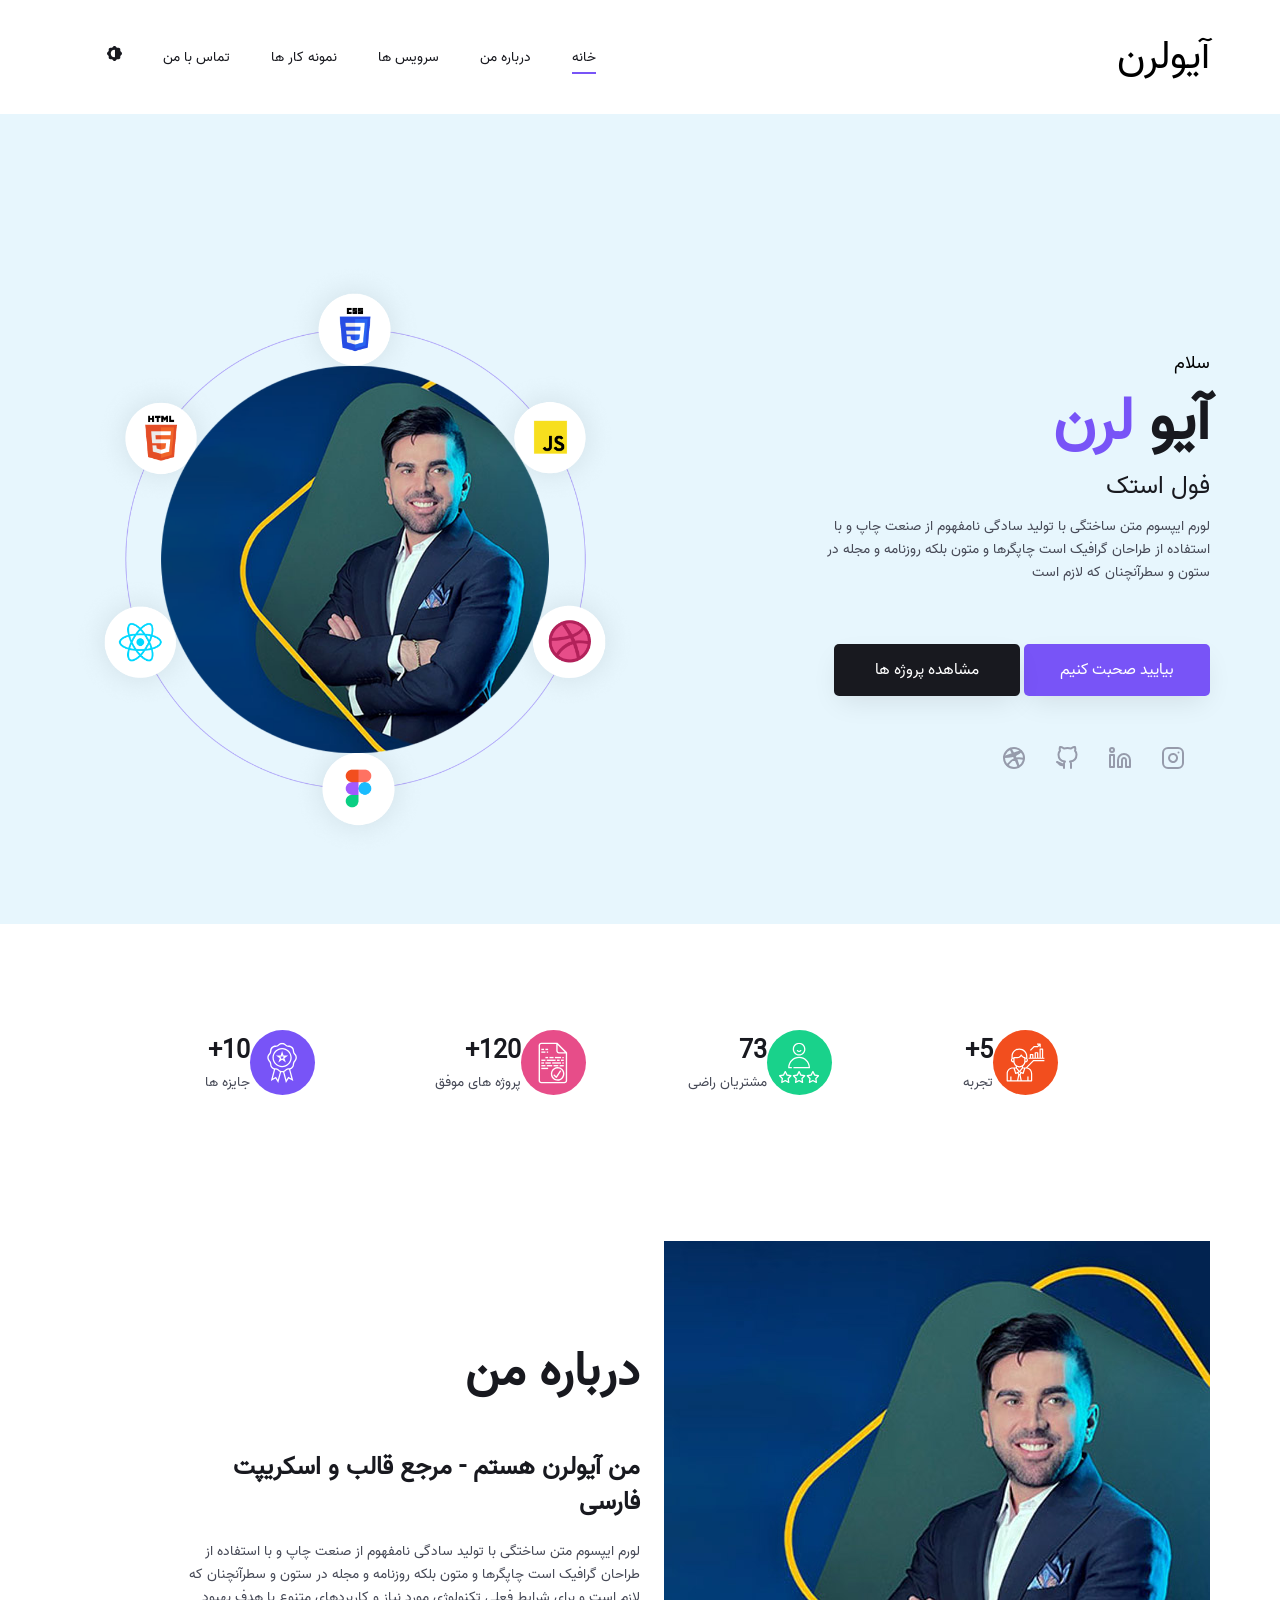
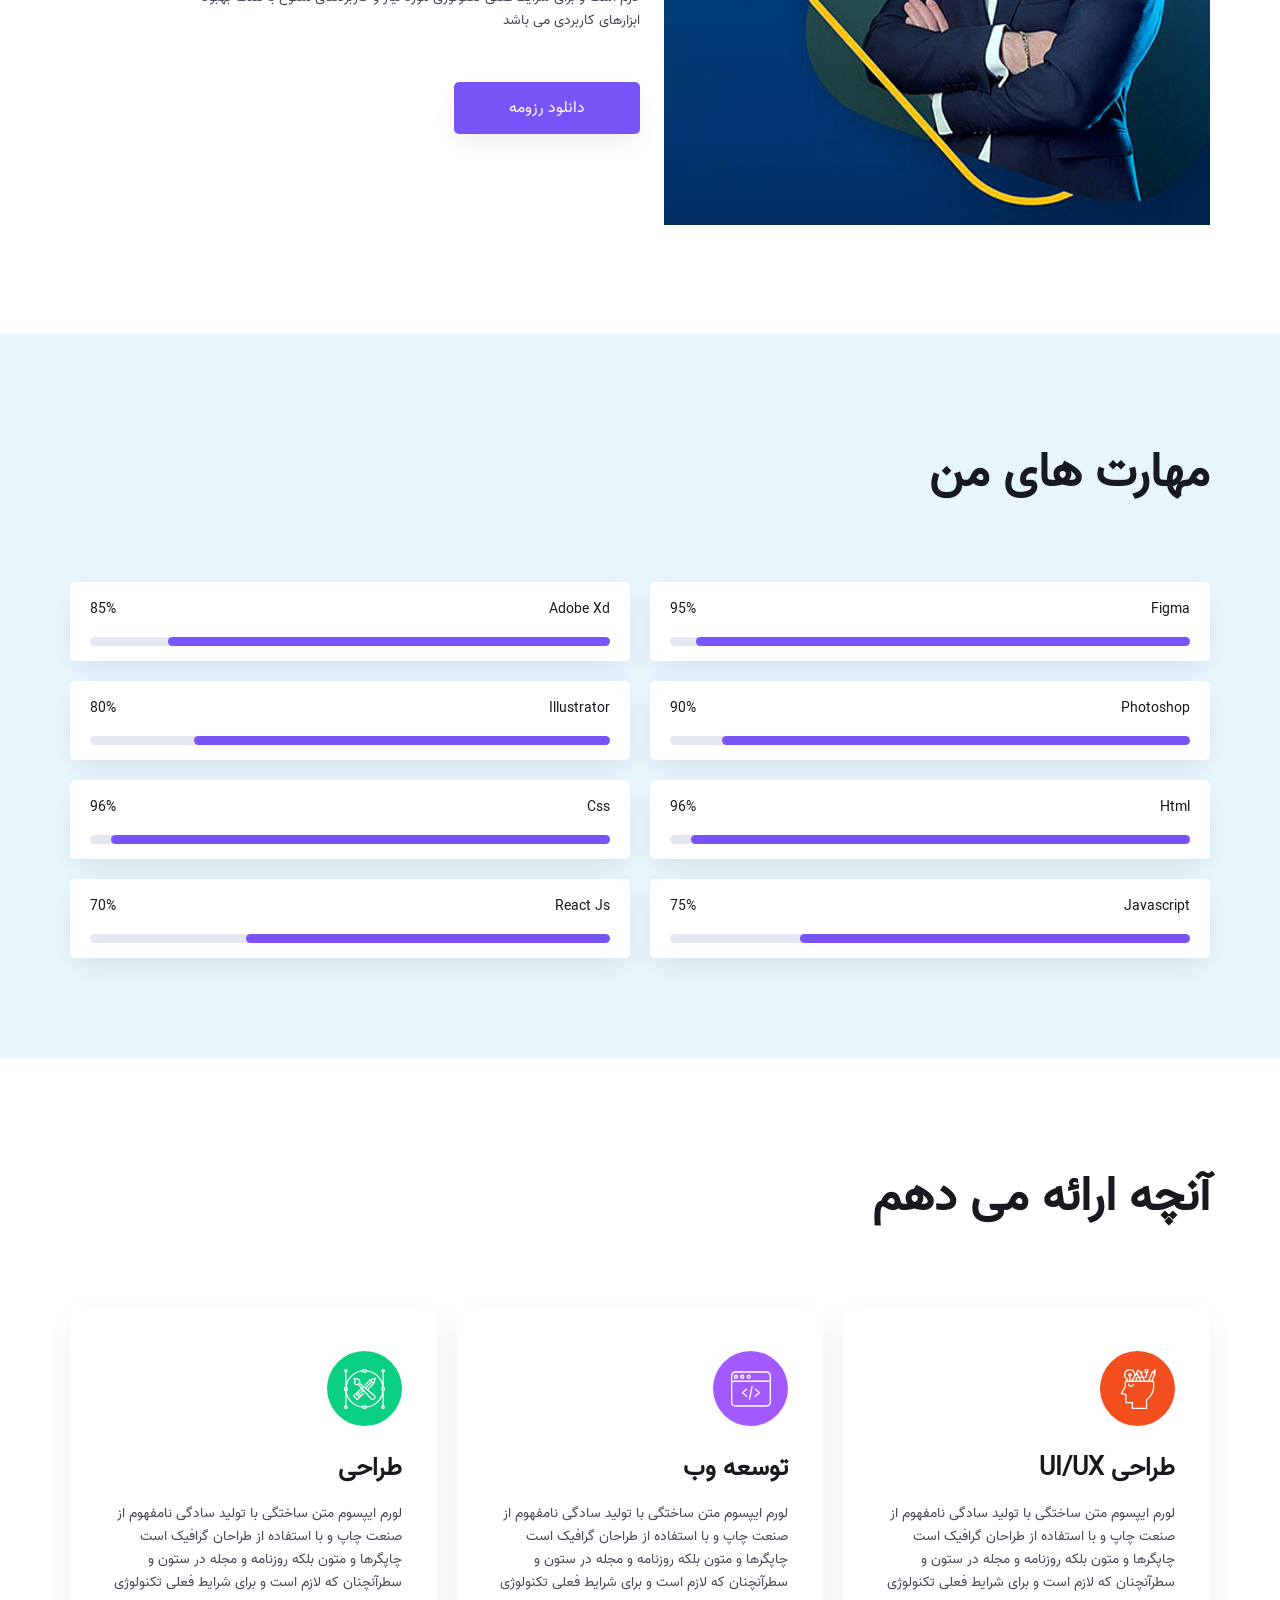
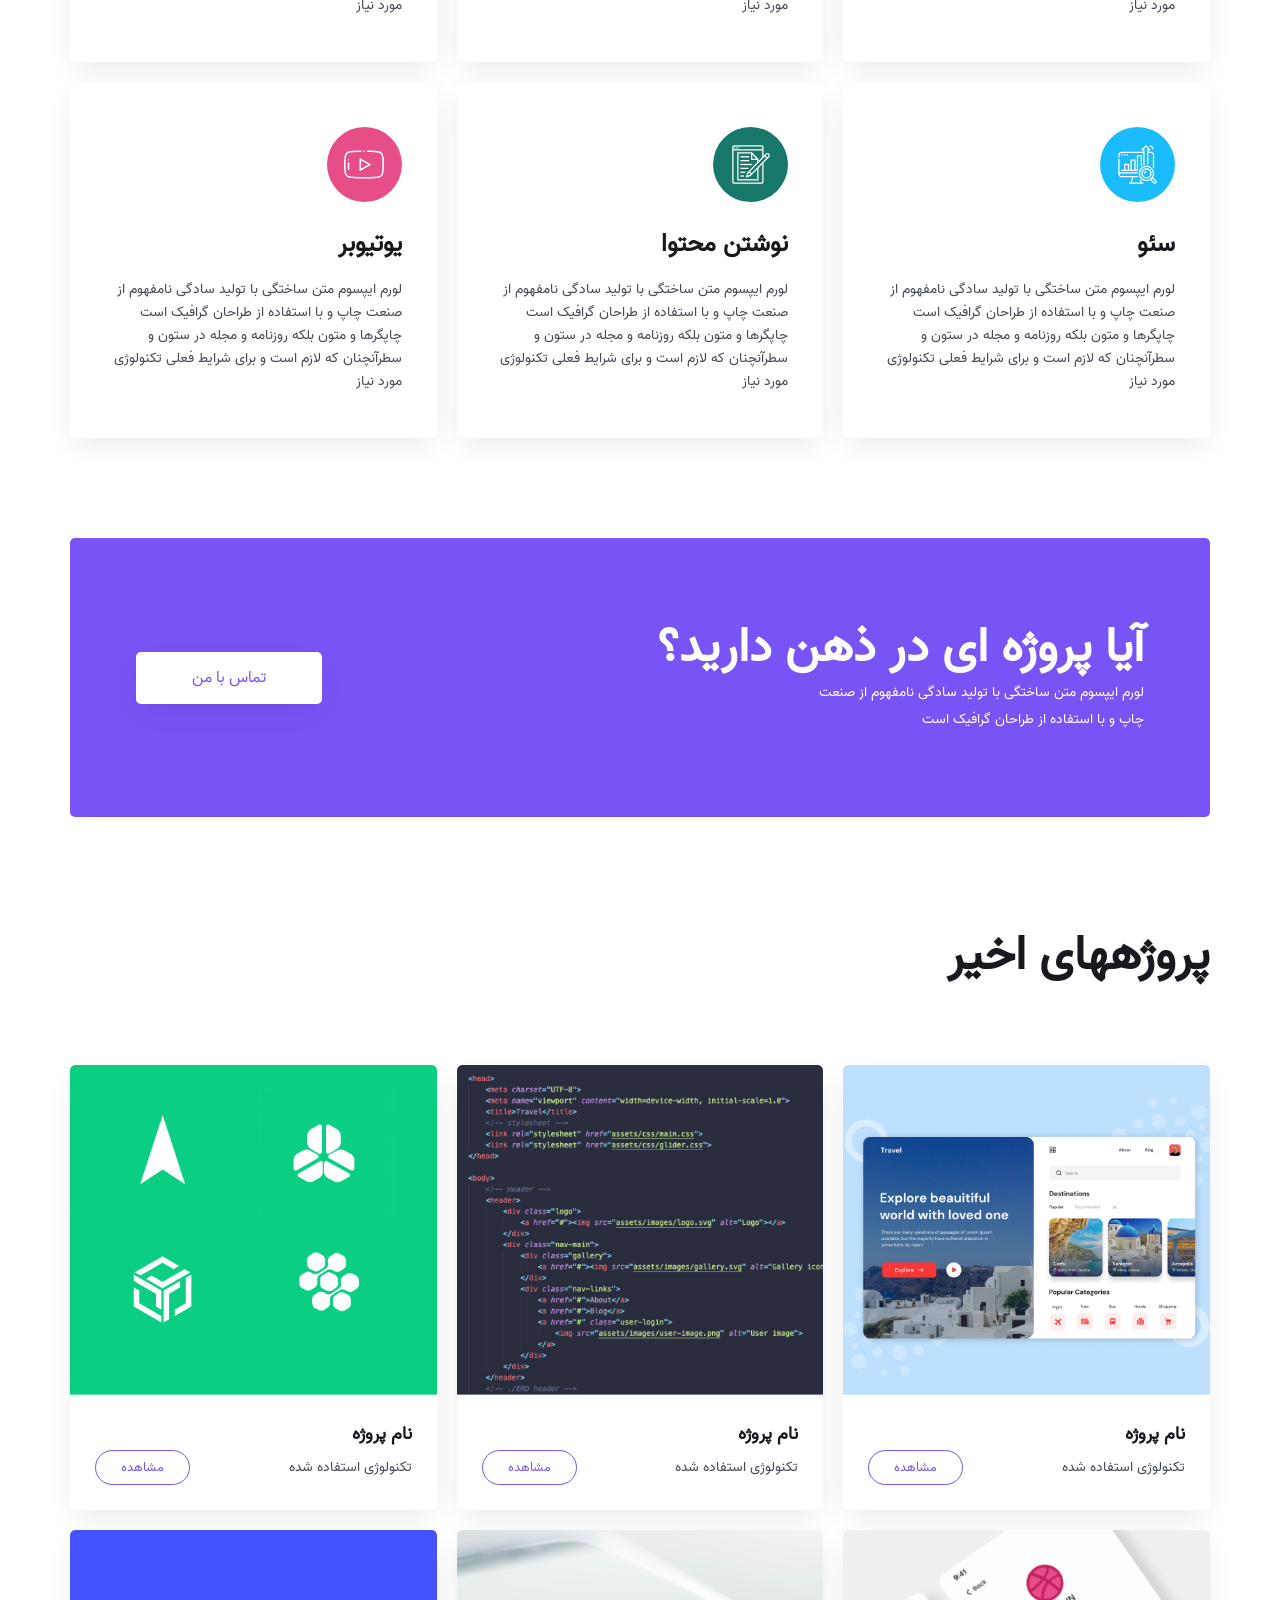
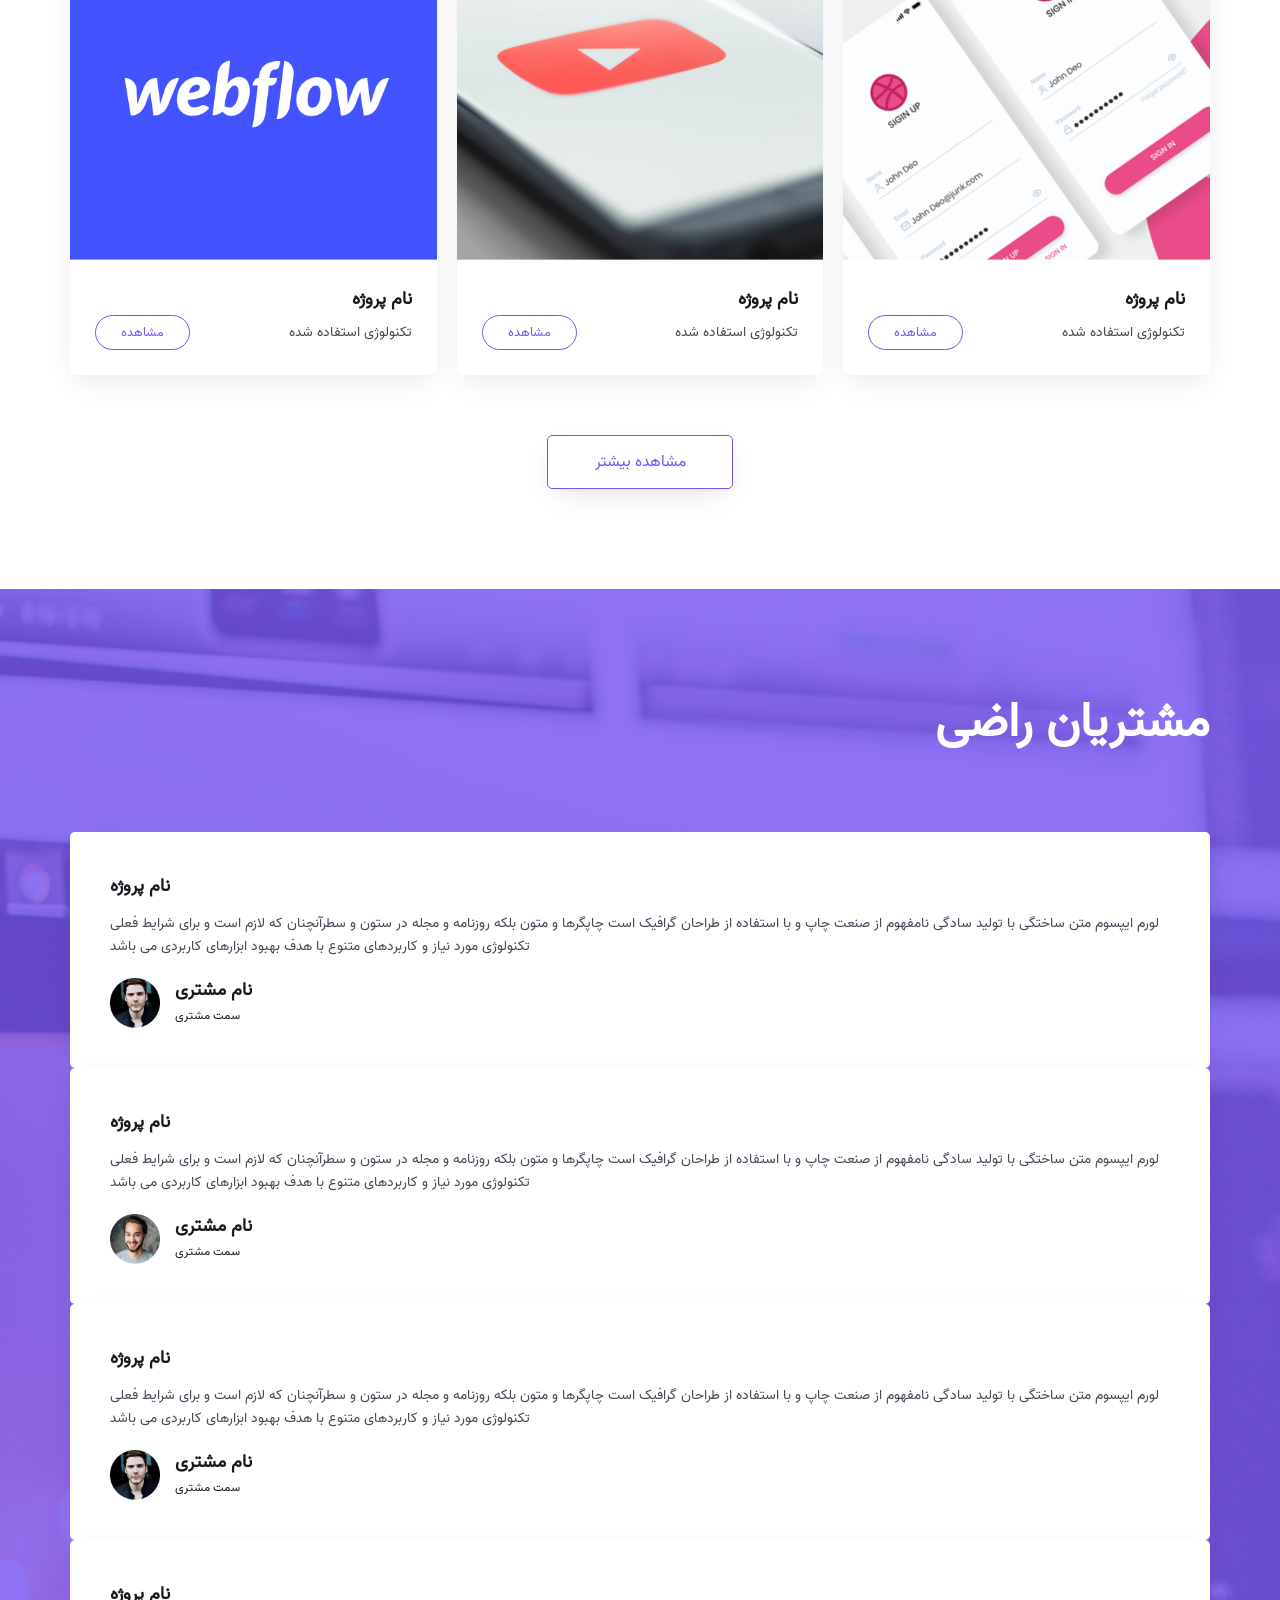
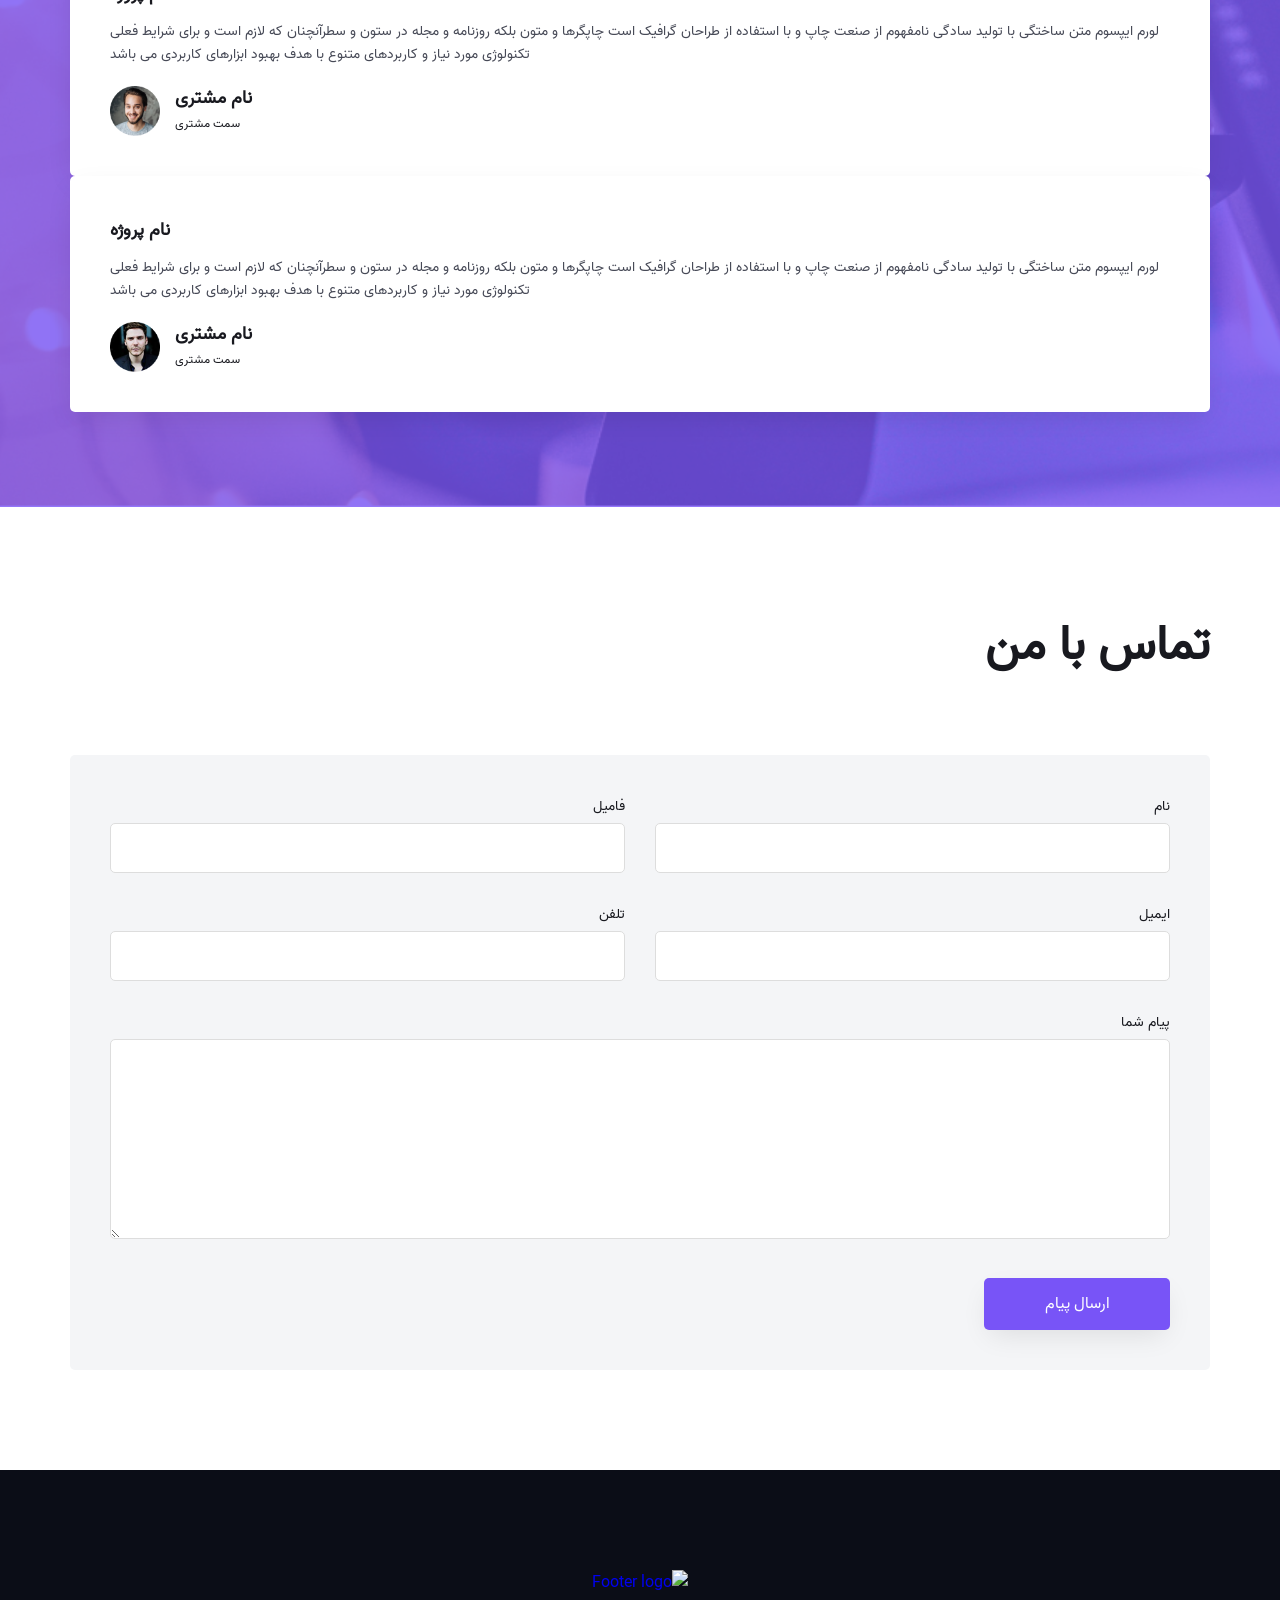
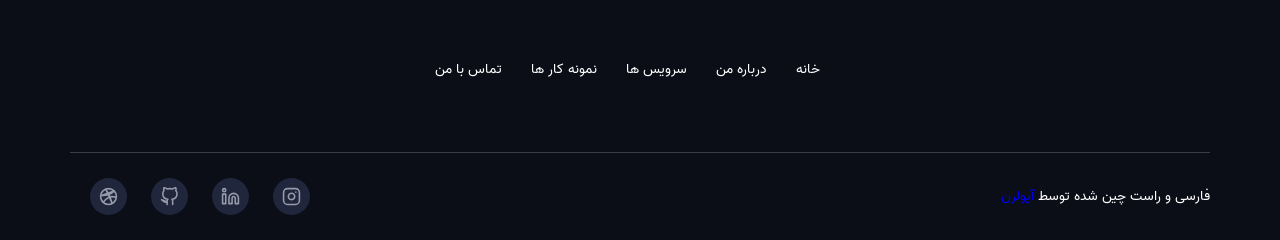
==== rezome.semnani/1/qalbe1/index.html @ d39993a0 "add rezome" ====
<!DOCTYPE html>
<html dir="rtl" lang="en">

<head>
    <meta charset="UTF-8">
    <meta name="viewport" content="width=device-width, initial-scale=1.0">
    <title>وب سایت شخصی و نمونه کار - آیولرن </title>
    <link rel="icon" type="image/png" href="assets/images/favicon.png" sizes="16x16">
    <link rel="stylesheet" href="assets/css/main.css">
    <link rel="stylesheet" href="assets/css/owl.carousel.css">
    <link rel="stylesheet" href="assets/css/owl.theme.green.css">

</head>

<body>
    <!-- Header -->
    <header>
        <div class="container">
            <nav class="nav d-flex" id="home">
                <div class="logo">
                    <a href="#" style="font-size: 40px; color:black;">
                        <!-- <img src="assets/images/logo.png" alt="logo" class="logo-main">
                        <img src="assets/images/logo-white.png" alt="logo" class="logo-dark"> -->

                        آیولرن

                    </a>
                </div>
                <!-- toggle icon -->
                <a href="javascript:void(0)" class="burger">
                    <span class="one"></span>
                    <span class="two"></span>
                    <span class="three"></span>
                    <span class="four"></span>

                    <div class="close-icon">
                        

                    </div>
                </a>
                <div class="navigation-bar">
                    <ul id="nav">
                        <li class="active"><a href="#home">خانه</a></li>
                        <li><a href="#about">درباره من</a></li>
                        <li><a href="#services">سرویس ها</a></li>
                        <li><a href="#portfolio">نمونه کار ها</a></li>
                        <li><a href="#contact">تماس با من</a></li>
                        <li class="darkmode-btn d-desktop">
                            <a href="javascript:void(0)">
                                <img src="assets/images/brightness.svg" alt="brightness" class="bright">
                                <img src="assets/images/moon.svg" alt="moon" class="dark"> </a>
                        </li>
                    </ul>
                </div>
                <div class="darkmode-btn d-mobile"><a href="javascript:void(0)">
                        <img src="assets/images/brightness.svg" alt="brightness" class="bright">
                        <img src="assets/images/moon.svg" alt="moon" class="dark"> </a></div>
            </nav>
        </div>
    </header>
    <main>
        <!-- Hero section -->
        <section class="hero-section" id="home">
            <div class="container">
                <div class="hero-inner d-flex">
                    <div class="col-left">
                        <span class="sub-heading">سلام 
                        </span>
                        <h1 class="heading">آیو
                            <span>لرن</span>
                        </h1>
                        <h4 class="heading2">فول استک 
                        </h4>
                        <p class="paragraph">
                            لورم ایپسوم متن ساختگی با تولید سادگی نامفهوم از صنعت چاپ و با استفاده از طراحان گرافیک است چاپگرها و متون بلکه روزنامه و مجله در ستون و سطرآنچنان که لازم است </p>
                        <div class="btn-blk">
                            <a href="#contact" class="btn btn-blue">بیایید صحبت کنیم</a>
                            <a href="#portfolio" class="btn btn-black">مشاهده پروژه ها</a>
                        </div>
                        <div class="social">
                            <ul>
                                <li class="social-icon"><a href="#"><img
                                            src="assets/images/social-icons/feather_instagram.svg" alt="instagram"></a>
                                </li>
                                <li class="social-icon"><a href="#"><img
                                            src="assets/images/social-icons/feather_linkedin.svg" alt="linkedin"></a>
                                </li>
                                <li class="social-icon"><a href="#"><img
                                            src="assets/images/social-icons/feather_github.svg" alt="github"></a>
                                </li>
                                <li class="social-icon"><a href="#"><img
                                            src="assets/images/social-icons/feather_dribbble.svg" alt="dribble"></a>
                                </li>
                            </ul>
                        </div>
                    </div>
                    <div class="col-right">
                        <img class="image-main" src="assets/images/thumbnail-1.png" alt="user image">
                        <img class="image-darkmode" src="assets/images/thumbnail-2.png" alt="user image">
                    </div>
                </div>
            </div>
        </section>

        <!-- features -->
        <section class="features">
            <div class="container">
                <div class="features-inner d-grid">
                    <div class="feature-item d-flex">
                        <div class="icon d-flex color1">
                            <img src="assets/images/experience.svg" alt="experience">
                        </div>
                        <div>
                            <h3>5+</h3>
                            <p>تجربه</p>
                        </div>
                    </div>
                    <div class="feature-item d-flex">
                        <div class="icon d-flex color2">
                            <img src="assets/images/happy-clients.svg" alt="happy clients ">
                        </div>
                        <div>
                            <h3>73</h3>
                            <p>مشتریان راضی</p>
                        </div>
                    </div>
                    <div class="feature-item d-flex">
                        <div class="icon d-flex color3">
                            <img src="assets/images/projects-completed.svg" alt="happy clients ">
                        </div>
                        <div>
                            <h3>120+</h3>
                            <p>پروژه های موفق</p>
                        </div>
                    </div>
                    <div class="feature-item d-flex">
                        <div class="icon d-flex  color4">
                            <img src="assets/images/awards-won.svg" alt="awards ">
                        </div>
                        <div>
                            <h3>10+</h3>
                            <p>جایزه ها</p>
                        </div>
                    </div>
                </div>
            </div>
        </section>
        <!-- About -->
        <section class="about ptb-100" id="about">
            <div class="container">
                <div class="about-inner d-flex">
                    <div class="about-col-left">
                        <img src="assets/images/about-img.jpg" alt="about">
                    </div>
                    <div class="about-col-right">
                        <h2 class="about-heading">درباره من</h2>
                        <h3 class="about2">من آیولرن هستم - مرجع قالب و اسکریپت فارسی</h3>
                        <p class="about3">لورم ایپسوم متن ساختگی با تولید سادگی نامفهوم از صنعت چاپ و با استفاده از طراحان گرافیک است چاپگرها و متون بلکه روزنامه و مجله در ستون و سطرآنچنان که لازم است و برای شرایط فعلی تکنولوژی مورد نیاز و کاربردهای متنوع با هدف بهبود ابزارهای کاربردی می باشد </p>
                        <div class="about-btn-blk">
                            <a href="#" class="btn btn-blue about-btn">دانلود رزومه</a>
                        </div>
                    </div>
                </div>
            </div>
        </section>

        <!-- Experience -->
        <section class="experience ptb-100">
            <div class="container">
                <h2>مهارت های من </h2>
                <div class="experience-inner d-grid">
                    <!-- item -->
                    <div class="progressbar-item">
                        <div class="progressbar-content d-flex">
                            <h3>Figma</h3>
                            <h4>95%</h4>
                        </div>
                        <div class="progessbar-bg">
                            <div class="progressbar-size" style="width:95%">

                            </div>
                        </div>
                    </div>
                    <!-- item -->
                    <div class="progressbar-item">
                        <div class="progressbar-content d-flex">
                            <h3>Adobe xd</h3>
                            <h4>85%</h4>
                        </div>
                        <div class="progessbar-bg">
                            <div class="progressbar-size" style="width:85%">

                            </div>
                        </div>
                    </div>
                    <!-- item -->
                    <div class="progressbar-item">
                        <div class="progressbar-content d-flex">
                            <h3>Photoshop</h3>
                            <h4>90%</h4>
                        </div>
                        <div class="progessbar-bg">
                            <div class="progressbar-size" style="width:90%">

                            </div>
                        </div>
                    </div>
                    <!-- item -->
                    <div class="progressbar-item">
                        <div class="progressbar-content d-flex">
                            <h3>illustrator</h3>
                            <h4>80%</h4>
                        </div>
                        <div class="progessbar-bg">
                            <div class="progressbar-size" style="width:80%">

                            </div>
                        </div>
                    </div>
                    <!-- item -->
                    <div class="progressbar-item">
                        <div class="progressbar-content d-flex">
                            <h3>Html</h3>
                            <h4>96%</h4>
                        </div>
                        <div class="progessbar-bg">
                            <div class="progressbar-size" style="width:96%">

                            </div>
                        </div>
                    </div>
                    <!-- item -->
                    <div class="progressbar-item">
                        <div class="progressbar-content d-flex">
                            <h3>Css</h3>
                            <h4>96%</h4>
                        </div>
                        <div class="progessbar-bg">
                            <div class="progressbar-size" style="width:96%">

                            </div>
                        </div>
                    </div>
                    <!-- item -->
                    <div class="progressbar-item">
                        <div class="progressbar-content d-flex">
                            <h3>Javascript</h3>
                            <h4>75%</h4>
                        </div>
                        <div class="progessbar-bg">
                            <div class="progressbar-size" style="width:75%">

                            </div>
                        </div>
                    </div>
                    <!-- item -->
                    <div class="progressbar-item">
                        <div class="progressbar-content d-flex">
                            <h3>React Js</h3>
                            <h4>70%</h4>
                        </div>
                        <div class="progessbar-bg">
                            <div class="progressbar-size" style="width:70%">

                            </div>
                        </div>
                    </div>
                </div>
            </div>
        </section>

        <!-- Services -->
        <section class="services ptb-100" id="services">
            <div class="container">
                <h2>آنچه ارائه می دهم</h2>
                <div class="services-inner d-grid">
                    <!-- item -->
                    <div class="services-block">
                        <div class="service-icon color1 d-flex">
                            <img src="assets/images/services/ui-design.svg" alt="ui design">
                        </div>
                        <h3>طراحی UI/UX</h3>
                        <p>لورم ایپسوم متن ساختگی با تولید سادگی نامفهوم از صنعت چاپ و با استفاده از طراحان گرافیک است چاپگرها و متون بلکه روزنامه و مجله در ستون و سطرآنچنان که لازم است و برای شرایط فعلی تکنولوژی مورد نیاز </p>
                    </div>
                    <!-- item -->
                    <div class="services-block">
                        <div class="service-icon color2 d-flex">
                            <img src="assets/images/services/web-dev.svg" alt="web dev">
                        </div>
                        <h3>توسعه وب</h3>
                        <p>لورم ایپسوم متن ساختگی با تولید سادگی نامفهوم از صنعت چاپ و با استفاده از طراحان گرافیک است چاپگرها و متون بلکه روزنامه و مجله در ستون و سطرآنچنان که لازم است و برای شرایط فعلی تکنولوژی مورد نیاز </p>
                    </div>
                    <!-- item -->
                    <div class="services-block">
                        <div class="service-icon color3 d-flex">
                            <img src="assets/images/services/illustration.svg" alt="illustration">
                        </div>
                        <h3>طراحی</h3>
                        <p>لورم ایپسوم متن ساختگی با تولید سادگی نامفهوم از صنعت چاپ و با استفاده از طراحان گرافیک است چاپگرها و متون بلکه روزنامه و مجله در ستون و سطرآنچنان که لازم است و برای شرایط فعلی تکنولوژی مورد نیاز </p>
                    </div>
                    <!-- item -->
                    <div class="services-block">
                        <div class="service-icon color4 d-flex">
                            <img src="assets/images/services/seo.svg" alt="SEO ">
                        </div>
                        <h3>سئو </h3>
                        <p>لورم ایپسوم متن ساختگی با تولید سادگی نامفهوم از صنعت چاپ و با استفاده از طراحان گرافیک است چاپگرها و متون بلکه روزنامه و مجله در ستون و سطرآنچنان که لازم است و برای شرایط فعلی تکنولوژی مورد نیاز </p>
                    </div>
                    <!-- item -->
                    <div class="services-block">
                        <div class="service-icon color5 d-flex">
                            <img src="assets/images/services/content-writing.svg" alt="Content writing ">
                        </div>
                        <h3>نوشتن محتوا </h3>
                        <p>لورم ایپسوم متن ساختگی با تولید سادگی نامفهوم از صنعت چاپ و با استفاده از طراحان گرافیک است چاپگرها و متون بلکه روزنامه و مجله در ستون و سطرآنچنان که لازم است و برای شرایط فعلی تکنولوژی مورد نیاز </p>
                    </div>
                    <!-- item -->
                    <div class="services-block">
                        <div class="service-icon color6 d-flex">
                            <img src="assets/images/services/youtube.svg" alt="youtube ">
                        </div>
                        <h3>یوتیوبر </h3>
                        <p>لورم ایپسوم متن ساختگی با تولید سادگی نامفهوم از صنعت چاپ و با استفاده از طراحان گرافیک است چاپگرها و متون بلکه روزنامه و مجله در ستون و سطرآنچنان که لازم است و برای شرایط فعلی تکنولوژی مورد نیاز </p>
                    </div>
                </div>
            </div>
        </section>
        <!-- CTA -->
        <section class="cta">
            <div class="container">
                <div class="cta-inner d-flex">
                    <div class="cta-content">
                        <h3>آیا پروژه ای در ذهن دارید؟</h3>
                        <p>لورم ایپسوم متن ساختگی با تولید سادگی نامفهوم از صنعت چاپ و با استفاده از طراحان گرافیک است  </p>
                    </div>
                    <a href="#contact" class="btn btn-default ">تماس با من</a>
                </div>
            </div>
        </section>
        <!-- projects -->
        <section class="projects ptb-100" id="portfolio">
            <div class="container">
                <h2>پروژههای اخیر</h2>
                <div class="projects-inner d-grid">
                    <!-- item -->
                    <div class="project-item">
                        <div class="project-image">
                            <img src="assets/images/projects/1.jpg" alt="project image">
                        </div>
                        <div class="project-content">
                            <h3>نام پروژه</h3>
                            <div class="project-view d-flex">
                                <span>تکنولوژی استفاده شده</span>
                                <a href="javascript:void(0)" class="btn-view">مشاهده </a>
                            </div>
                        </div>
                    </div>
                    <!-- item -->
                    <div class="project-item">
                        <div class="project-image">
                            <img src="assets/images/projects/2.jpg" alt="project image">
                        </div>
                        <div class="project-content">
                            <h3>نام پروژه</h3>
                            <div class="project-view d-flex">
                                <span>تکنولوژی استفاده شده</span>
                                <a href="javascript:void(0)" class="btn-view">مشاهده </a>
                            </div>
                        </div>
                    </div>
                    <!-- item -->
                    <div class="project-item">
                        <div class="project-image">
                            <img src="assets/images/projects/3.jpg" alt="project image">
                        </div>
                        <div class="project-content">
                            <h3>نام پروژه</h3>
                            <div class="project-view d-flex">
                                <span>تکنولوژی استفاده شده</span>
                                <a href="javascript:void(0)" class="btn-view">مشاهده </a>
                            </div>
                        </div>
                    </div>
                    <!-- item -->
                    <div class="project-item">
                        <div class="project-image">
                            <img src="assets/images/projects/4.jpg" alt="project image">
                        </div>
                        <div class="project-content">
                            <h3>نام پروژه</h3>
                            <div class="project-view d-flex">
                                <span>تکنولوژی استفاده شده</span>
                                <a href="javascript:void(0)" class="btn-view">مشاهده </a>
                            </div>
                        </div>
                    </div>
                    <!-- item -->
                    <div class="project-item">
                        <div class="project-image">
                            <img src="assets/images/projects/5.jpg" alt="project image">
                        </div>
                        <div class="project-content">
                            <h3>نام پروژه</h3>
                            <div class="project-view d-flex">
                                <span>تکنولوژی استفاده شده</span>
                                <a href="javascript:void(0)" class="btn-view">مشاهده </a>
                            </div>
                        </div>
                    </div>
                    <!-- item -->
                    <div class="project-item">
                        <div class="project-image">
                            <img src="assets/images/projects/6.jpg" alt="project image">
                        </div>
                        <div class="project-content">
                            <h3>نام پروژه</h3>
                            <div class="project-view d-flex">
                                <span>تکنولوژی استفاده شده</span>
                                <a href="javascript:void(0)" class="btn-view">مشاهده </a>
                            </div>
                        </div>
                    </div>
                </div>
                <div class="view-more-block">
                    <a href="#" class="btn btn-outline">مشاهده بیشتر</a>
                </div>
            </div>
        </section>
        <!-- Testmonial -->
        <section class="testmonial">
            <div class="container">
                <div class="testmonial-inner">
                    <h2>مشتریان راضی </h2>
                    <div class="testmonial-slider owl-carousel owl-theme">
                        <!-- item -->
                        <div class="testmonial-item">
                            <h3>نام پروژه</h3>
                            <p>لورم ایپسوم متن ساختگی با تولید سادگی نامفهوم از صنعت چاپ و با استفاده از طراحان گرافیک است چاپگرها و متون بلکه روزنامه و مجله در ستون و سطرآنچنان که لازم است و برای شرایط فعلی تکنولوژی مورد نیاز و کاربردهای متنوع با هدف بهبود ابزارهای کاربردی می باشد </p>
                            <div class="client-data d-flex">
                                <img src="assets/images/client-1.png" alt="client thumb">
                                <h4>نام مشتری
                                    <br> <span>سمت مشتری</span>
                                </h4>

                            </div>
                        </div>
                        <!-- item -->
                        <div class="testmonial-item">
                            <h3>نام پروژه</h3>
                            <p>لورم ایپسوم متن ساختگی با تولید سادگی نامفهوم از صنعت چاپ و با استفاده از طراحان گرافیک است چاپگرها و متون بلکه روزنامه و مجله در ستون و سطرآنچنان که لازم است و برای شرایط فعلی تکنولوژی مورد نیاز و کاربردهای متنوع با هدف بهبود ابزارهای کاربردی می باشد </p>
                            <div class="client-data d-flex">
                                <img src="assets/images/client-2.png" alt="client thumb">
                                <h4>نام مشتری
                                    <br> <span>سمت مشتری</span>
                                </h4>

                            </div>
                        </div>
                        <!-- item -->
                        <div class="testmonial-item">
                            <h3>نام پروژه</h3>
                            <p>لورم ایپسوم متن ساختگی با تولید سادگی نامفهوم از صنعت چاپ و با استفاده از طراحان گرافیک است چاپگرها و متون بلکه روزنامه و مجله در ستون و سطرآنچنان که لازم است و برای شرایط فعلی تکنولوژی مورد نیاز و کاربردهای متنوع با هدف بهبود ابزارهای کاربردی می باشد </p>
                            <div class="client-data d-flex">
                                <img src="assets/images/client-1.png" alt="client thumb">
                                <h4>نام مشتری
                                    <br> <span>سمت مشتری</span>
                                </h4>

                            </div>
                        </div>
                        <div class="testmonial-item">
                            <h3>نام پروژه</h3>
                            <p>لورم ایپسوم متن ساختگی با تولید سادگی نامفهوم از صنعت چاپ و با استفاده از طراحان گرافیک است چاپگرها و متون بلکه روزنامه و مجله در ستون و سطرآنچنان که لازم است و برای شرایط فعلی تکنولوژی مورد نیاز و کاربردهای متنوع با هدف بهبود ابزارهای کاربردی می باشد </p>
                            <div class="client-data d-flex">
                                <img src="assets/images/client-2.png" alt="client thumb">
                                <h4>نام مشتری
                                    <br> <span>سمت مشتری</span>
                                </h4>

                            </div>
                        </div>
                        <!-- item -->
                        <div class="testmonial-item">
                            <h3>نام پروژه</h3>
                            <p>لورم ایپسوم متن ساختگی با تولید سادگی نامفهوم از صنعت چاپ و با استفاده از طراحان گرافیک است چاپگرها و متون بلکه روزنامه و مجله در ستون و سطرآنچنان که لازم است و برای شرایط فعلی تکنولوژی مورد نیاز و کاربردهای متنوع با هدف بهبود ابزارهای کاربردی می باشد </p>
                            <div class="client-data d-flex">
                                <img src="assets/images/client-1.png" alt="client thumb">
                                <h4>نام مشتری
                                    <br> <span>سمت مشتری</span>
                                </h4>

                            </div>
                        </div>
                    </div>

                </div>
            </div>
        </section>
        <!-- Contact Me -->
        <section class="contact ptb-100" id="contact">
            <div class="container">
                <h2>تماس با من</h2>
                <form id="basic-form" action="" method="post">
                    <div class="contact-inner d-flex">
                        <div class="input-block form-item">
                            <label for="">نام</label>
                            <input type="text" name="name" required>
                        </div>
                        <div class="input-block form-item">
                            <label for="">فامیل</label>
                            <input type="text" name="family" required>
                        </div>
                        <div class="input-block form-item">
                            <label for="">ایمیل</label>
                            <input type="email" name="email" required>
                        </div>
                        <div class="input-block form-item">
                            <label for="">تلفن</label>
                            <input type="text" name="phone" required>
                        </div>

                        <div class="textarea form-item">
                            <label for="">پیام شما</label>
                            <textarea name="" id="" required></textarea>
                        </div>
                        <div class="submit-btn form-item">
                            <button type="submit" value="submit" class="btn btn-blue"> ارسال پیام</button>

                        </div>
                </form>
            </div>
        </section>
        </div>
    </main>
    <!-- Footer -->
    <footer>
        <div class="container">
            <div class="footer-inner">
                <a href="#" class="footer-logo"><img src="assets/images/logo-footer.png" alt="Footer logo"></a>
                <div class="footer-nav">
                    <ul>
                        <li class="f-navlinks"><a href="#">خانه</a></li>
                        <li class="f-navlinks"><a href="#">درباره من</a></li>
                        <li class="f-navlinks"><a href="#">سرویس ها</a></li>
                        <li class="f-navlinks"><a href="#">نمونه کار ها</a></li>
                        <li class="f-navlinks"><a href="#">تماس با من</a></li>
                    </ul>
                </div>
                <div class="footer-bottom d-flex">
                    <p class="copyright">فارسی و راست چین شده توسط <a href="https://netcopy.ir">آیولرن</a></p>
                    <div class="footer-social">
                        <a href="#" class="footer-social"><img src="assets/images/social-icons/feather_instagram.svg"
                                alt="instagram"></a>
                        <a href="#" class="footer-social"><img src="assets/images/social-icons/feather_linkedin.svg"
                                alt="linkedin"></a>
                        <a href="#" class="footer-social"><img src="assets/images/social-icons/feather_github.svg"
                                alt="github"></a>
                        <a href="#" class="footer-social"><img src="assets/images/social-icons/feather_dribbble.svg"
                                alt=""></a>
                    </div>
                </div>
            </div>
        </div>
    </footer>
    <!-- Project view modal -->
    <div class="modal-container">
        <div class="modal">
            <div class="modal-image">
                <img src="assets/images/projects/1.jpg" alt="image">
            </div>
            <div class="modal-content">

                <h3>لورم ایپسوم متن ساختگی با تولید سادگی نامفهوم از صنعت چاپ</h3>
                <p class="requirments">لورم ایپسوم متن ساختگی با تولید سادگی نامفهوم از صنعت چاپ و با استفاده از طراحان گرافیک است </p>

                <ul>
                    <li><span>مهارت ها:-</span> HTML, CSS, BOOTSTRAP 4, JAVASCRIPT, FIGMA, PHOTOSHOP</li>
                    <li><span>زمان اتمام پروژه:-</span>15 days</li>
                    <li><span>آدرس پروژه:-</span> <a
                            href="https://netcopy.ir">https://netcopy.ir</a>
                    </li>
                </ul>

                <div class="close-btn">
                    <a href="javascript:void(0)" class="btn btn-blue close-modal">بستن</a>
                </div>
            </div>
        </div>
    </div>
    <!-- Scroll up -->
    <a href="javascript:void(0)" class="scrollup">
        <img src="assets/images/uparrow.svg" alt="arrow up">
    </a>
</body>
<script src="assets/js/jquery.min.js"></script>
<script src="https://unpkg.com/scrollreveal"></script>
<script src="https://cdn.jsdelivr.net/gh/cferdinandi/gumshoe/dist/gumshoe.polyfills.min.js"></script>
<script src="assets/js/owl.carousel.js"></script>
<script src="assets/js/validate.js"></script>
<script src="assets/js/main.js"></script>
<script>
    $(document).ready(function () {
        $("#basic-form").validate();
    });
</script>

</html>
---- rezome.semnani/1/qalbe1/assets/css/main.css ----
@font-face {
  font-family: "Vazir";
  src: url(../fonts/Vazir-Regular.ttf);
}
/*  CSS VARIABLES */
/* Colors */
:root {
  --color-white: #fff;
  --color-blue: #7854f7;
  --color-black: #18191f;
  --color-grey: #474a57;
  --color-skyblue: #e7f6fd;
  --bg-color-black: #0b0d17;
  --bg-color-grey: #f4f5f7;
  --bg-dark: #20263c;
}

/* Font size */
:root {
  --section-title: 3rem;
  --btn-font: 1rem;
  --font-xlarge: 3.75rem;
  --font-large: 3rem;
  --font-medium: 1.563rem;
  --font-semimedium: 1.125rem;
  --font-regular: 0.875rem;
  --font-small: 0.75rem;
}
/* Font weight */
:root {
  --font-weight-thin: 100;
  --font-weight-light: 300;
  --font-weight-regular: 400;
  --font-weight-medium: 500;
  --font-weight-semibold: 600;
  --font-weight-bold: 700;
  --font-weight-extrabold: 800;
  --font-weight-black: 900;
}
/* Border radius */
:root {
  --border-radius: 5px;
}
/* Box Shadow */
:root {
  --box-shadow-main: 0px 10px 28px -6px rgba(0, 0, 0, 0.1);
  --box-shadow-hover: 0px 30px 40px -6px rgba(0, 0, 0, 0.1);
}
* {
  padding: 0;
  margin: 0;
  box-sizing: border-box;
  scroll-behavior: smooth;
  font-family: "Vazir";
}
a {
  text-decoration: none;
}

ul {
  margin: 0;
  padding: 0;
  list-style: none;
}
p {
  font-size: var(--font-regular);
  color: var(--color-grey);
  line-height: 23px;
}
h1,
h2,
h3,
h4,
h5,
h6 {
  color: var(--color-black);
  text-transform: capitalize;
}
h2 {
  font-size: var(--section-title);
  font-weight: var(--font-weight-bold);
  margin-bottom: 70px;
  text-transform: capitalize;
}

/* Classes */
.ptb-100 {
  padding: 100px 0;
}
.container {
  width: 100%;
  max-width: 1140px;
  margin: 0 auto;
}
.d-grid {
  display: grid;
  gap: 20px;
}
.d-flex {
  display: flex;
  justify-content: space-between;
  align-items: center;
}

.btn {
  position: relative;
  display: inline-block;
  width: 186px;
  padding: 13px 0px;
  font-weight: var(--font-weight-light);
  border-radius: var(--border-radius);
  font-size: var(--btn-font);
  box-shadow: var(--box-shadow-main);
  text-align: center;
  transition: all 0.3s ease-in-out;
  text-transform: capitalize;
  border: 0px;
  cursor: pointer;
}

.btn:hover {
  transform: translateY(-5px);
  box-shadow: var(--box-shadow-hover);
}
.btn-blue {
  background: var(--color-blue);
  color: var(--color-white);
}
.btn-black {
  background: var(--color-black);
  color: var(--color-white);
}
.btn-default {
  background: var(--color-white);
  color: var(--color-blue);
}
.btn-default:hover {
  background: var(--color-black);
  color: var(--color-white);
}
.btn-outline {
  background-color: transparent;
  border: 1px solid var(--color-blue);
  color: var(--color-blue);
}
.btn-outline:hover {
  background-color: var(--color-blue);
  color: var(--color-white);
}

/* Navbar */
nav {
  width: 100%;
  padding: 25px 0;
}
.logo .logo-dark {
  display: none;
}

.navigation-bar ul li {
  display: inline-block;
  margin-left: 37px;
}

.navigation-bar ul li a {
  position: relative;
  font-size: var(--font-regular);
  padding: 5px 0;
  color: var(--color-black);
  font-weight: var(--font-weight-regular);
  text-transform: capitalize;
}
.navigation-bar ul li a:before {
  content: "";
  position: absolute;
  bottom: 0px;
  top: auto;
  width: 0%;
  height: 2px;
  background: var(--color-blue);
  transition: all 0.4s ease-in-out;
}

.navigation-bar ul li.active a:before,
.navigation-bar ul li a:hover:before {
  width: 100%;
  right: auto;
  left: auto;
}
.navigation-bar .dark {
  display: none;
}
.darkmode-btn a::before {
  display: none;
}

header.fixed {
  position: fixed;
  width: 100%;
  z-index: 999;
  background: var(--color-white);
  box-shadow: var(--box-shadow-main);
  transition: background 0.3s ease-in;
}
header.fixed nav {
  padding: 20px 0;
  transition: padding 0.3s ease-in;
}
.burger {
  width: 30px;
}

.burger span {
  width: 100%;
  height: 3px;
  background: var(--color-black);
  border-radius: var(--border-radius);
  display: block;
  margin-bottom: 3px;
}
.burger .close-icon {
  display: none;
}
.burger.open .close-icon {
  display: block;
  height: 30px;
  width: 30px;
}
.close-icon svg path {
  fill: var(--color-black);
}
.burger.open span {
  display: none;
}

.d-mobile {
  display: none;
}
.burger {
  display: none;
}
.darkmode-btn.d-desktop {
  opacity: 1;
}
@media (max-width: 799px) {
  .darkmode-btn {
    position: absolute;
    top: auto;
    left: 75px;
    bottom: auto;
    margin: auto;
  }
  .darkmode-btn a {
    padding: 0px !important;
  }
  .navigation-bar ul li {
    display: block;
    margin-left: 0;
    margin-bottom: 30px;
    text-align: left;
  }
  .navigation-bar ul li a {
    padding: 10px 0px;
    color: var(--color-white);
  }
  .navigation-bar {
    position: fixed;
    top: 80px;
    left: 0;
    width: 100%;
    height: 100%;
    background: var(--bg-dark);
    z-index: 10;
    padding: 40px 40px 0;
    transform: translate3d(100%, 0, 0);
    transition: 0.4s ease-out;
  }
  .navigation-bar.show {
    display: block;
    transform: translate3d(0, 0, 0);
    transition: 0.4s ease-out;
  }
  .d-desktop {
    display: none;
  }
  .d-mobile {
    display: block;
  }
  .burger {
    display: block;
  }

  body.darkmode .bright {
    display: none;
  }
  .dark {
    display: none;
  }
  body.darkmode .dark {
    display: block;
  }
  .darkmode-btn.d-desktop {
    opacity: 0;
  }
}
/* Hero section */
.hero-section {
  width: 100%;
  background: var(--color-skyblue);
  height: 90vh;
  transition: all 0.3s ease-in;
}
.hero-inner {
  height: 100vh;
}
.hero-inner .col-left {
  width: 50%;
}

.hero-inner .col-right {
  width: 50%;
}

.hero-inner .col-right img {
  width: 100%;
}
.col-right .image-darkmode {
  display: none;
}

.col-left .sub-heading {
  font-size: var(--font-semimedium);
  font-weight: var(--font-weight-medium);
}
.col-left h1 {
  font-size: var(--font-xlarge);
  line-height: 90px;
  text-transform: capitalize;
  font-weight: var(--font-weight-bold);
}
.col-left h1 span {
  color: var(--color-blue);
}
.col-left h4 {
  font-size: var(--font-medium);
  line-height: 37px;
  font-weight: var(--font-weight-medium);
}
.col-left p {
  width: 70%;
  margin-top: 10px;
}
.col-left .btn-blk {
  margin-top: 60px;
}
.col-left .btn-blk .btn.btn-black {
  margin-left: 25px;
}
.social {
  margin-top: 50px;
}
.social ul li {
  display: inline-block;
  margin-right: 25px;
}

/* Features */
.features {
  width: 100%;
  margin-top: 60px;
}
.features-inner {
  grid-template-columns: repeat(auto-fit, minmax(min(23%, 100%), 1fr));
  border-radius: var(--border-radius);
  padding: 46px 80px;
}
.feature-item {
  justify-content: center;
}
.feature-item .icon {
  height: 65px;
  width: 65px;
  justify-content: center;
  border-radius: 50px;
  margin-right: 10px;
}

.feature-item .icon.color1 {
  background: #f24e1e;
}
.feature-item .icon.color2 {
  background: #19d28b;
}
.feature-item .icon.color3 {
  background: #e74d89;
}
.feature-item .icon.color4 {
  background: #7854f7;
}
.feature-item h3 {
  font-size: var(--font-medium);
  color: var(--color-black);
  font-weight: var(--font-weight-bold);
}
/* About */
.about-inner .about-col-left {
  width: 50%;
}
.about-inner .about-col-right {
  width: 50%;
  padding-left: 100px;
}
.about-col-right h2 {
  font-size: var(--font-large);
  line-height: 60px;
  font-weight: var(--font-weight-bold);
  margin-bottom: 48px;
}
.about-col-right h3 {
  font-size: var(--font-medium);
  line-height: 35px;
  font-weight: var(--font-weight-bold);
  margin-bottom: 20px;
}
.about-col-right .btn.btn-blue {
  font-size: var(--btn-font);
  margin-top: 50px;
}
/* Experience */
.experience {
  width: 100%;
  background: var(--color-skyblue);
}

.progressbar-item {
  padding: 15px 20px;
  background: var(--color-white);
  border-radius: var(--border-radius);
  box-shadow: var(--box-shadow-main);
  transition: all 0.3s ease-in-out;
}
.progressbar-item:hover {
  box-shadow: var(--box-shadow-hover);
}
.progessbar-bg {
  width: 100%;
  height: 9px;
  background: #e4e7f2;
  border-radius: 20px;
}
.progressbar-size {
  height: 9px;
  background: var(--color-blue);
  border-radius: 20px;
}
.experience-inner {
  grid-template-columns: repeat(auto-fit, minmax(min(49%, 100%), 1fr));
}
.progressbar-content {
  margin-bottom: 15px;
}
.progressbar-content h3 {
  font-weight: var(--font-weight-medium);
  font-size: var(--font-regular);
  line-height: 25px;
}
.progressbar-content h4 {
  font-weight: var(--font-weight-regular);
  font-size: var(--font-regular);
  line-height: 22px;
  text-transform: capitalize;
}
/* Services */
.services {
  width: 100%;
}
.services-inner {
  grid-template-columns: repeat(auto-fit, minmax(min(360px, 100%), 1fr));
}

.services-block {
  position: relative;
  background: var(--color-white);
  border-radius: var(--border-radius);
  box-shadow: var(--box-shadow-main);
  transition: background 0.3s ease-out;
  padding: 45px 35px;
  cursor: pointer;
}

.services-block:hover {
  background: var(--color-blue);
  box-shadow: var(--box-shadow-hover);
}

.service-icon {
  width: 75px;
  height: 75px;
  border-radius: 50%;
  justify-content: center;
  margin-bottom: 24px;
}
.service-icon.color1 {
  background: #f24e1e;
}
.service-icon.color2 {
  background: #a259ff;
}
.service-icon.color3 {
  background: #0acf83;
}
.service-icon.color4 {
  background: #1abcfe;
}
.service-icon.color5 {
  background: #177869;
}
.service-icon.color6 {
  background: #e74d89;
}
.services-block h3 {
  font-weight: var(--font-weight-bold);
  font-size: var(--font-medium);
  line-height: 37px;
  margin-bottom: 15px;
  transition: all 0.2s ease-in-out;
}
.services-block p {
  transition: all 0.2s ease-in-out;
}
.services-block:hover h3,
.services-block:hover p {
  color: var(--color-white);
}
/* CTA */
.cta {
  width: 100%;
}
.cta .cta-inner {
  padding: 84px 66px;
  border-radius: var(--border-radius);
  background: var(--color-blue);
}
.cta .cta-inner h3 {
  font-size: var(--font-large);
  line-height: 52px;
  color: var(--color-white);
  font-weight: var(--font-weight-bold);
  margin-bottom: 5px;
}
.cta .cta-inner p {
  font-weight: var(--font-weight-light);
  font-size: var(--font-regular);
  line-height: 27px;
  color: var(--color-white);
  width: 60%;
}
/* Projects */
.projects-inner {
  grid-template-columns: repeat(auto-fit, minmax(min(360px, 100%), 1fr));
}

.projects-inner .project-item {
  background: var(--color-white);
  border-radius: var(--border-radius);
  box-shadow: var(--box-shadow-main);
  transition: all 0.3s ease-in-out;
  cursor: pointer;
  overflow: hidden;
}
.projects-inner .project-item:hover {
  box-shadow: var(--box-shadow-hover);
}
.project-item .project-image {
  transition: all 0.3s ease-in;
  position: relative;
  height: 330px;
  overflow: hidden;
}
.project-item .project-image::before {
  content: "";
  position: absolute;
  left: 0;
  top: 0;
  width: 100%;
  height: 100%;
  background: var(--color-black);
  opacity: 0;
  transition: ease-out 0.3s;
  transform: translateY(300px);
}

.projects-inner .project-item:hover .project-image::before {
  opacity: 0.5;
  transform: translateY(0px);
}
.project-item .project-image img {
  border-radius: 5px 5px 0 0;
  width: 100%;
  height: 330px;
  object-fit: cover;
}

.project-item .project-content {
  padding: 25px 25px;
}
.project-item .project-content h3 {
  font-weight: var(--font-weight-semibold);
  font-size: var(--font-semimedium);
  line-height: 30px;
}
.project-item .project-content span {
  font-weight: var(--font-weight-regular);
  font-size: var(--font-regular);
  line-height: 19px;
  color: var(--color-grey);
}
.project-item .project-content .btn-view {
  display: inline-block;
  padding: 7px 25px;
  border-radius: 50px;
  font-style: normal;
  font-weight: 500;
  font-size: 0.813rem;
  line-height: 19px;
  color: var(--color-blue);
  transition: all 0.3s ease-in-out;
  font-weight: var(--font-weight-regular);
  border: 1px solid var(--color-blue);
}
.projects-inner .project-item:hover .project-content .btn-view {
  color: var(--color-white);
  background: var(--color-blue);
}
.view-more-block {
  width: 100%;
  text-align: center;
  margin-top: 60px;
}
/* Testmonial */
.testmonial {
  position: relative;
  width: 100%;
  padding: 95px 0;
  background: url(../images/testmonial-bg.jpg) no-repeat;
  background-size: cover;
  z-index: 0;
}
.testmonial:before {
  content: "";
  position: absolute;
  top: 0;
  left: 0;
  width: 100%;
  height: 100%;
  background: var(--color-blue);
  opacity: 0.8;
  z-index: -1;
}
.testmonial-inner h2 {
  color: var(--color-white);
}
.testmonial-item {
  background: var(--color-white);
  padding: 40px 40px;
  border-radius: var(--border-radius);
  box-shadow: var(--box-shadow-main);
}

.testmonial-item h3 {
  font-weight: var(--font-weight-semibold);
  font-size: var(--font-semimedium);
  line-height: 30px;
  margin-bottom: 10px;
}
.testmonial-item p {
  font-weight: var(--font-weight-regular);
  font-weight: normal;
}
.testmonial-item .client-data {
  width: 300px;
  margin-top: 20px;
  justify-content: flex-start;
}
.testmonial-item .client-data img {
  width: 50px !important;
  height: 50px !important;
  object-fit: contain;
  margin-right: 15px;
}
.testmonial-item .client-data h4 {
  font-weight: var(--font-weight-semibold);
  font-size: var(--font-semimedium);
  line-height: 24px;
  text-transform: capitalize;
}
.testmonial-item .client-data h4 span {
  font-weight: var(--font-weight-regular);
  color: var(--color-black);
  font-size: var(--font-small);
  line-height: 18px;
  text-transform: capitalize;
}
/* Contact Me */
.contact-inner {
  padding: 40px 40px;
  background: var(--bg-color-grey);
  border-radius: var(--border-radius);
  flex-wrap: wrap;
  gap: 30px;
}
.contact-inner .input-block {
  flex: 1 1 48%;
}
.contact-inner label {
  display: block;
  text-transform: capitalize;
  font-size: var(--font-regular);
  color: var(--color-black);
  font-weight: var(--font-weight-regular);
  margin-bottom: 5px;
}
label.error {
  margin-bottom: 0px !important;
  color: #f84747;
  font-size: 13px !important;
}
.contact-inner .input-block input,
.contact-inner .textarea textarea {
  background: var(--color-white);
  border: 1px solid #ddd;
  width: 100%;
  height: 50px;
  border-radius: var(--border-radius);
  padding: 0 15px;
  color: var(--color-black);
  font-size: var(--font-regular);
  transition: all 0.3s ease-in;
}
.contact-inner .input-block input:focus,
.contact-inner .input-block input:hover,
.contact-inner .textarea textarea:focus,
.contact-inner .textarea textarea:hover {
  border: 1px solid var(--color-blue);
  outline: none;
}
.contact-inner .textarea {
  width: 100%;
}
.contact-inner .textarea textarea {
  height: 200px;
  padding: 20px 15px;
}
/* Footer */
footer {
  background: var(--bg-color-black);
  padding: 100px 0 0;
  text-align: center;
}
.footer-nav {
  margin-top: 60px;
}
.footer-nav ul li {
  display: inline-block;
  margin-right: 25px;
}
.footer-nav ul li a {
  color: var(--color-white);
  font-size: var(--font-regular);
  transition: all 0.3s ease-in;
}
.footer-nav ul li a:hover {
  opacity: 0.5;
}

.footer-bottom {
  padding: 25px 0;
  border-top: 1px solid rgba(255, 255, 255, 0.2);
  margin-top: 70px;
}
.footer-bottom p {
  color: var(--color-white);
  font-size: var(--font-regular);
}
.footer-social a {
  width: 37px;
  height: 37px;
  background: var(--bg-dark);
  text-align: center;
  padding: 9px 0;
  display: inline-block;
  border-radius: 50px;
  margin-left: 20px;
}
.footer-social a img {
  width: 19px;
  height: 19px;
  object-fit: cover;
}
/* Modal */
.modal {
  background: var(--color-white);
  border-radius: var(--border-radius);
  box-shadow: var(--box-shadow-main);
  width: 100%;
  max-width: 600px;
  margin: 0 auto;
}
.modal-image {
  height: 400px;
}
.modal .modal-image img {
  width: 100%;
  height: 400px;
  object-fit: cover;
  border-radius: var(--border-radius);
}
.modal .modal-content {
  padding: 25px 25px;
}
.modal .modal-content h3 {
  font-weight: var(--font-weight-bold);
  font-size: var(--font-semimedium);
  line-height: 30px;
  margin-bottom: 15px;
}
.modal .modal-content .requirments {
  font-weight: var(--font-weight-regular);
  color: var(--color-black);
  font-weight: normal;
  font-size: var(--font-regular);
  line-height: 19px;
  margin-bottom: 15px;
}
.modal .modal-content ul li {
  font-weight: var(--font-weight-regular);
  font-size: var(--font-regular);
  line-height: 19px;
  color: var(--color-black);
  margin-bottom: 10px;
  text-transform: capitalize;
  overflow: hidden;
  text-overflow: ellipsis;
}
.modal .modal-content li span {
  font-weight: var(--font-weight-semibold);
}
.modal .modal-content li a {
  color: var(--color-blue);
  text-decoration: underline;
}
.modal .modal-content .close-btn {
  margin-top: 40px;
  text-align: right;
}
.modal .modal-content .close-btn .close-modal {
  padding: 10px 25px;
  width: auto;
  font-size: var(--font-regular);
  border-radius: 50px;
  font-weight: var(--font-weight-regular);
}

.modal-container {
  position: fixed;
  top: 0;
  left: 0;
  bottom: 0;
  right: 0;
  margin: auto;
  background: rgba(0, 0, 0, 0.8);
  display: none;
  align-items: center;
  justify-content: center;
  transition: 0.5s ease-out;
  z-index: 999;
}
.modal-container.active {
  display: flex;
}

/* Scroll up */
.scrollup {
  display: flex;
  justify-content: center;
  align-items: center;
  background-color: var(--color-blue);
  width: 50px;
  height: 50px;
  text-align: center;
  border-radius: var(--border-radius);
  position: fixed;
  bottom: 30px;
  right: 30px;
  transition: background-color 0.3s, opacity 0.5s, visibility 0.5s;
  opacity: 0;
  visibility: hidden;
  z-index: 10;
  cursor: pointer;
}
.scrollup.show {
  opacity: 1;
  visibility: visible;
}
/* Dark mode */

body.darkmode {
  background: var(--bg-dark);
  transition: all 0.5s ease-in;
}

body.darkmode h1,
body.darkmode h2,
body.darkmode h3,
body.darkmode h4,
body.darkmode h5,
body.darkmode h6,
body.darkmode p,
body.darkmode a,
body.darkmode label,
body.darkmode li,
body.darkmode span {
  color: var(--color-white) !important;
}
body.darkmode .navigation-bar .bright,
body.darkmode .image-main,
body.darkmode .logo .logo-main {
  display: none;
}
body.darkmode .navigation-bar .dark,
body.darkmode .navigation-bar .logo-dark,
body.darkmode .logo .logo-dark,
body.darkmode .hero-inner .col-right .image-darkmode {
  display: block;
}

body.darkmode header,
body.darkmode .features-inner,
body.darkmode .experience,
body.darkmode .services-block,
body.darkmode .cta .cta-inner,
body.darkmode .projects-inner .project-item,
body.darkmode .modal,
body.darkmode .testmonial-item,
body.darkmode .contact-inner,
body.darkmode .feature-item {
  background: var(--color-black);
}

body.darkmode .hero-section,
body.darkmode .progressbar-item,
body.darkmode .contact-inner .input-block input,
body.darkmode .contact-inner .textarea textarea {
  background: var(--bg-dark);
}
body.darkmode .contact-inner .input-block input,
body.darkmode .contact-inner textarea {
  border-color: var(--color-blue);
  color: var(--color-white);
}
body.darkmode .burger span {
  background: var(--color-white);
}
body.darkmode .close-icon svg path {
  fill: var(--color-white);
}

body.darkmode label.error {
  color: #f84747;
}
body.darkmode a.btn-default {
  color: var(--color-black) !important;
}
/* media queries */
@media (max-width: 767px) {
  .container {
    padding: 0 20px;
  }
  .d-flex {
    flex-direction: column;
  }
  .btn {
    width: auto;
    padding: 13px 30px;
  }
  h2 {
    margin-bottom: 40px;
  }
  .ptb-100 {
    padding: 60px 0;
  }
  .hero-section {
    height: auto;
    padding: 30px 0;
  }
  .hero-inner {
    height: auto;
    flex-direction: column-reverse !important;
  }

  .hero-inner .col-left {
    width: 100%;
    text-align: center;
  }

  .col-left p {
    width: 100%;
    margin-top: 5px;
  }
  .hero-inner .col-right img {
    width: 60%;
    margin: auto;
  }
  .hero-inner .col-right {
    width: 100%;
    text-align: center;
  }
  .features {
    margin-top: 30px;
  }

  .features-inner {
    padding: 20px 0px;
    grid-template-columns: repeat(auto-fit, minmax(150px, 1fr));
  }
  .feature-item {
    text-align: center;
    padding: 35px 0px;
    background: var(--color-white);
    border-radius: var(--border-radius);
    box-shadow: var(--box-shadow-main);
  }
  .feature-item .icon {
    margin-bottom: 15px;
    margin-right: 0px;
  }
  .about-inner .about-col-left {
    width: 100%;
  }
  .about-inner .about-col-left img {
    width: 100%;
  }
  .about-inner .about-col-right {
    width: 100%;
    padding-left: 0px;
    padding-top: 30px;
  }
  .about-col-right h2 {
    margin-bottom: 20px;
  }
  .about-col-right h3 {
    margin-bottom: 10px;
  }
  .about-col-right .btn.btn-blue {
    margin-top: 20px;
  }

  .progressbar-item {
    padding: 15px 15px;
  }

  .progressbar-content {
    margin-bottom: 10px;
    flex-direction: row !important;
  }

  .services-block {
    padding: 30px 30px;
  }
  .cta .cta-inner {
    padding: 40px 35px;
    text-align: center;
  }
  .cta-content {
    margin-bottom: 20px;
  }
  .cta .cta-inner h3 {
    line-height: 35px;
  }
  .cta .cta-inner p {
    width: 100%;
  }
  .projects-inner .project-item {
    width: 100%;
  }
  .project-view.d-flex {
    flex-direction: row;
  }
  .testmonial {
    padding: 60px 0;
  }

  .testmonial-item .client-data {
    width: 100%;
    justify-content: center;
  }
  .testmonial-item {
    padding: 30px 30px;
    text-align: center;
  }
  .testmonial-item .client-data img {
    margin-right: 0;
  }
  .owl-theme .owl-nav.disabled + .owl-dots {
    margin-top: 25px;
  }
  .contact-inner .input-block {
    width: 100%;
  }
  .contact-inner {
    padding: 40px 30px;
    gap: 20px;
  }
  footer {
    padding: 80px 0 0;
  }
  .footer-nav {
    margin-top: 30px;
  }
  .footer-nav ul li {
    margin-right: 10px;
  }
  .footer-bottom {
    padding: 20px 0;
    margin-top: 50px;
  }
  .footer-social {
    margin-top: 15px;
  }
  .modal {
    width: 95%;
  }
  .modal-image {
    height: 250px;
  }
  .modal .modal-image img {
    height: 250px;
  }
  .modal .modal-content {
    padding: 20px 20px;
  }
  .nav.d-flex {
    flex-direction: row;
  }
  body.darkmode .feature-item {
    background: var(--color-black);
  }
  body.darkmode .features-inner {
    background: transparent;
  }
}
.owl-carousel{
  direction: ltr !important;
 }
@media (min-width: 768px) and (max-width: 1023px) {
  .container {
    padding: 0 20px;
    width: 95%;
  }
  .btn {
    width: auto;
    padding: 13px 30px;
  }
  h2 {
    margin-bottom: 40px;
  }
  .ptb-100 {
    padding: 60px 0;
  }
  .hero-section {
    height: auto;
    padding: 30px 0;
  }
  .hero-inner {
    height: auto;
    padding: 100px 0;
  }

  .features {
    margin-top: 20px;
  }
  body.darkmode .features-inner {
    background: transparent;
  }
  .features-inner {
    padding: 20px 0px;
    flex-direction: row;
    flex-wrap: wrap;
    gap: 20px;
  }
  .feature-item {
    flex: 1 1 33%;
    text-align: center;
    padding: 35px 35px;
    background: var(--color-white);
    border-radius: var(--border-radius);
    box-shadow: var(--box-shadow-main);
  }
  .feature-item .icon {
    margin-bottom: 15px;
    margin-right: 0px;
  }
  .feature-item h3 {
    text-align: right;
  }
  .about-col-left img {
    width: 100%;
  }
  .about-inner .about-col-right {
    padding-left: 30px;
  }
  .about-col-right h2 {
    margin-bottom: 10px;
  }
  .about-col-right h3 {
    margin-bottom: 14px;
  }
  .about-col-right .btn.btn-blue {
    margin-top: 10px;
  }
  .cta .cta-inner {
    padding: 65px 40px;
  }
  .cta .cta-inner .btn {
    width: 180px;
  }
  .cta .cta-inner p {
    width: 70%;
  }

  .testmonial {
    padding: 60px 0;
  }
  .testmonial-item {
    padding: 30px 30px;
  }

  .darkmode-btn {
    left: 100px;
  }
}

@media (min-width: 1024px) and (max-width: 1230px) {
  .container {
    width: 95%;
  }
}

@media (max-width: 1024px) {
  :root {
    --font-xlarge: 2.813rem;
    --section-title: 02.2rem;
    --btn-font: 0.875rem;
    --font-large: 1.875rem;
    --font-medium: 1.251rem;
    --font-semimedium: 0.938rem;
    --font-regular: 0.813rem;
  }
}
/* css end */
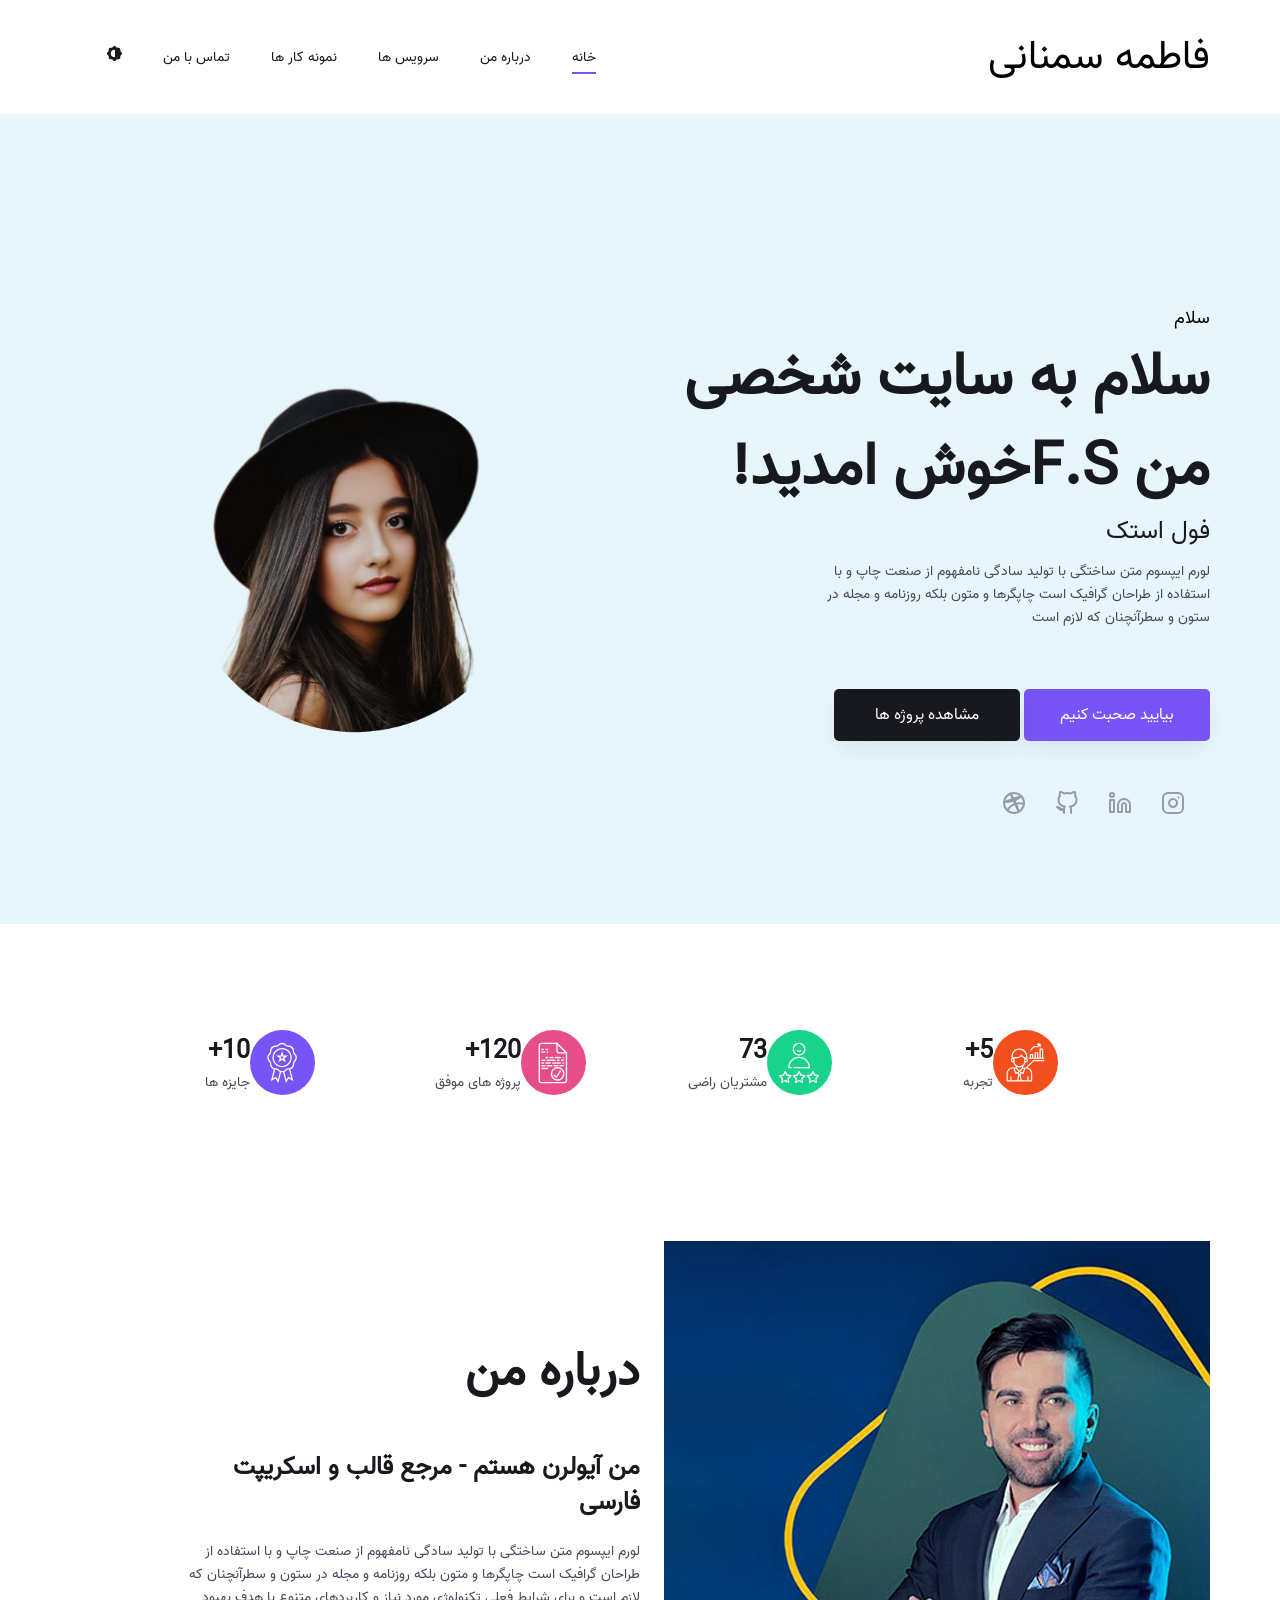
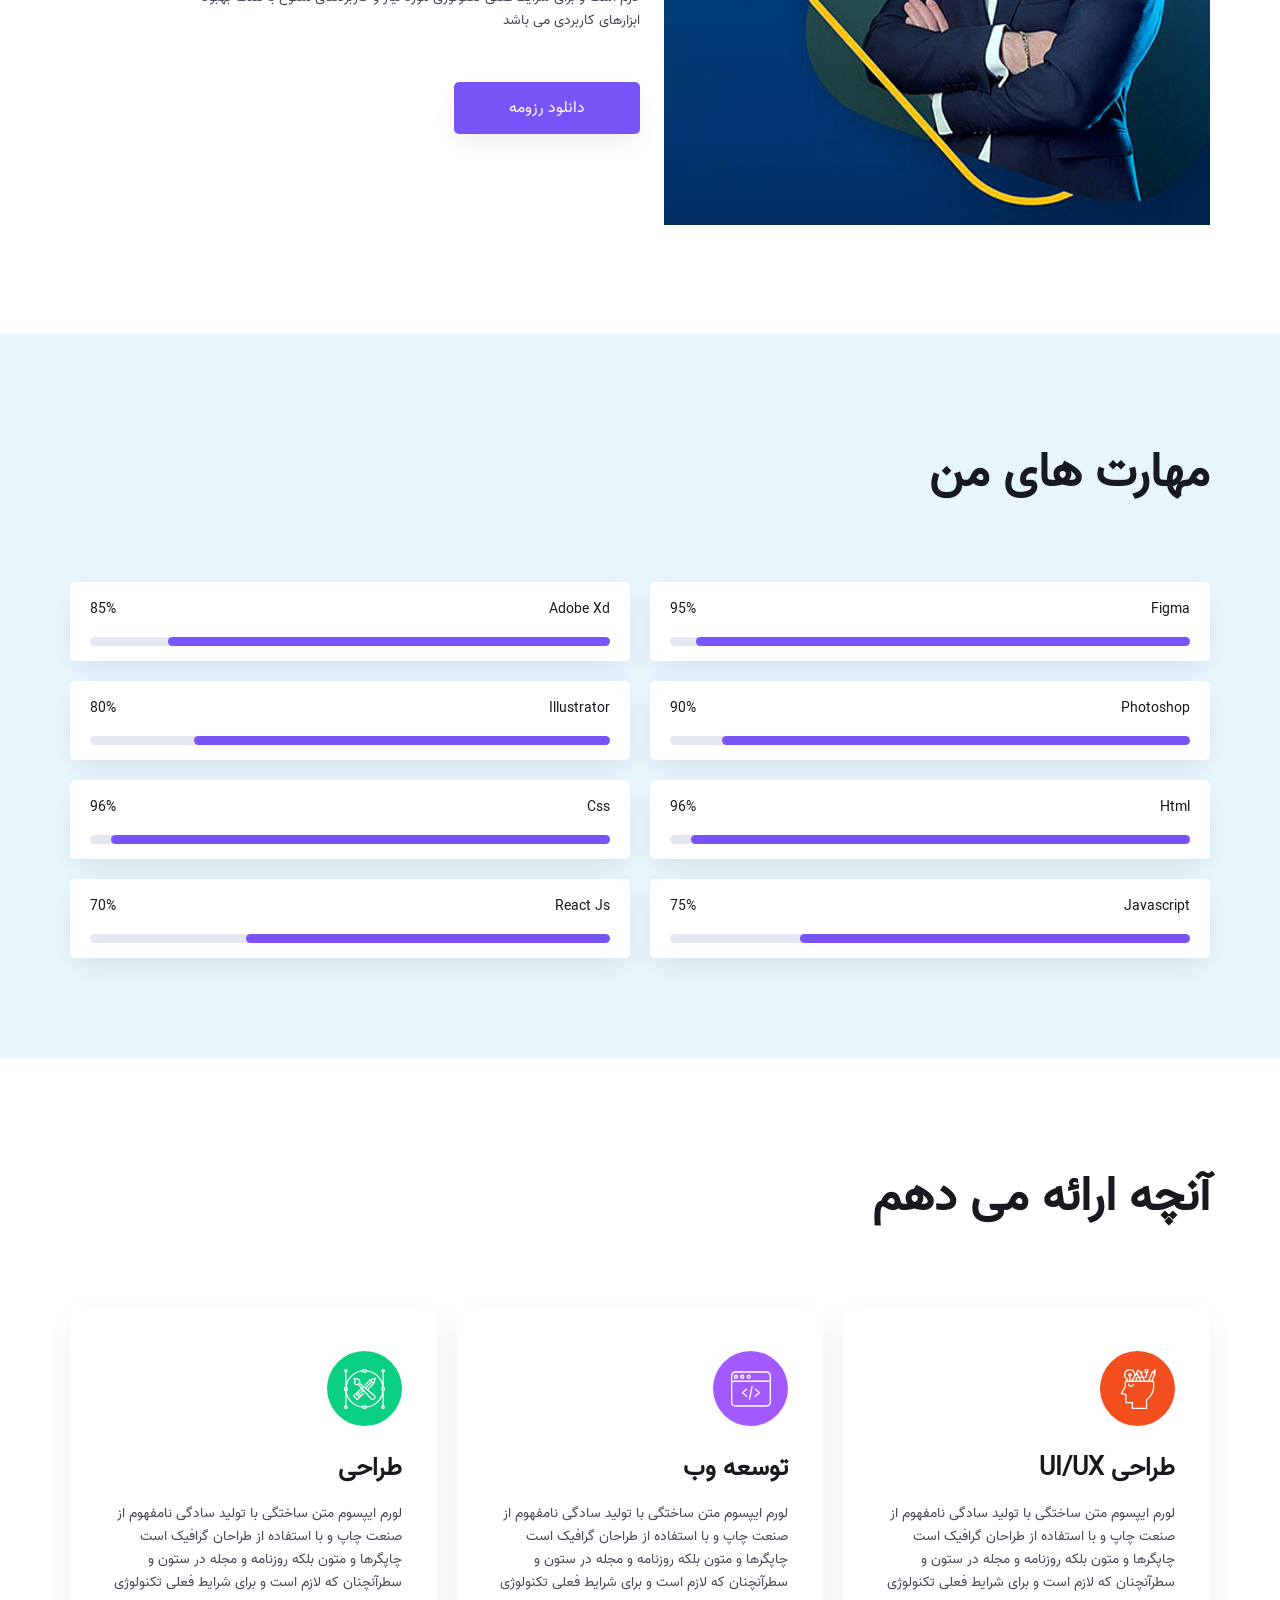
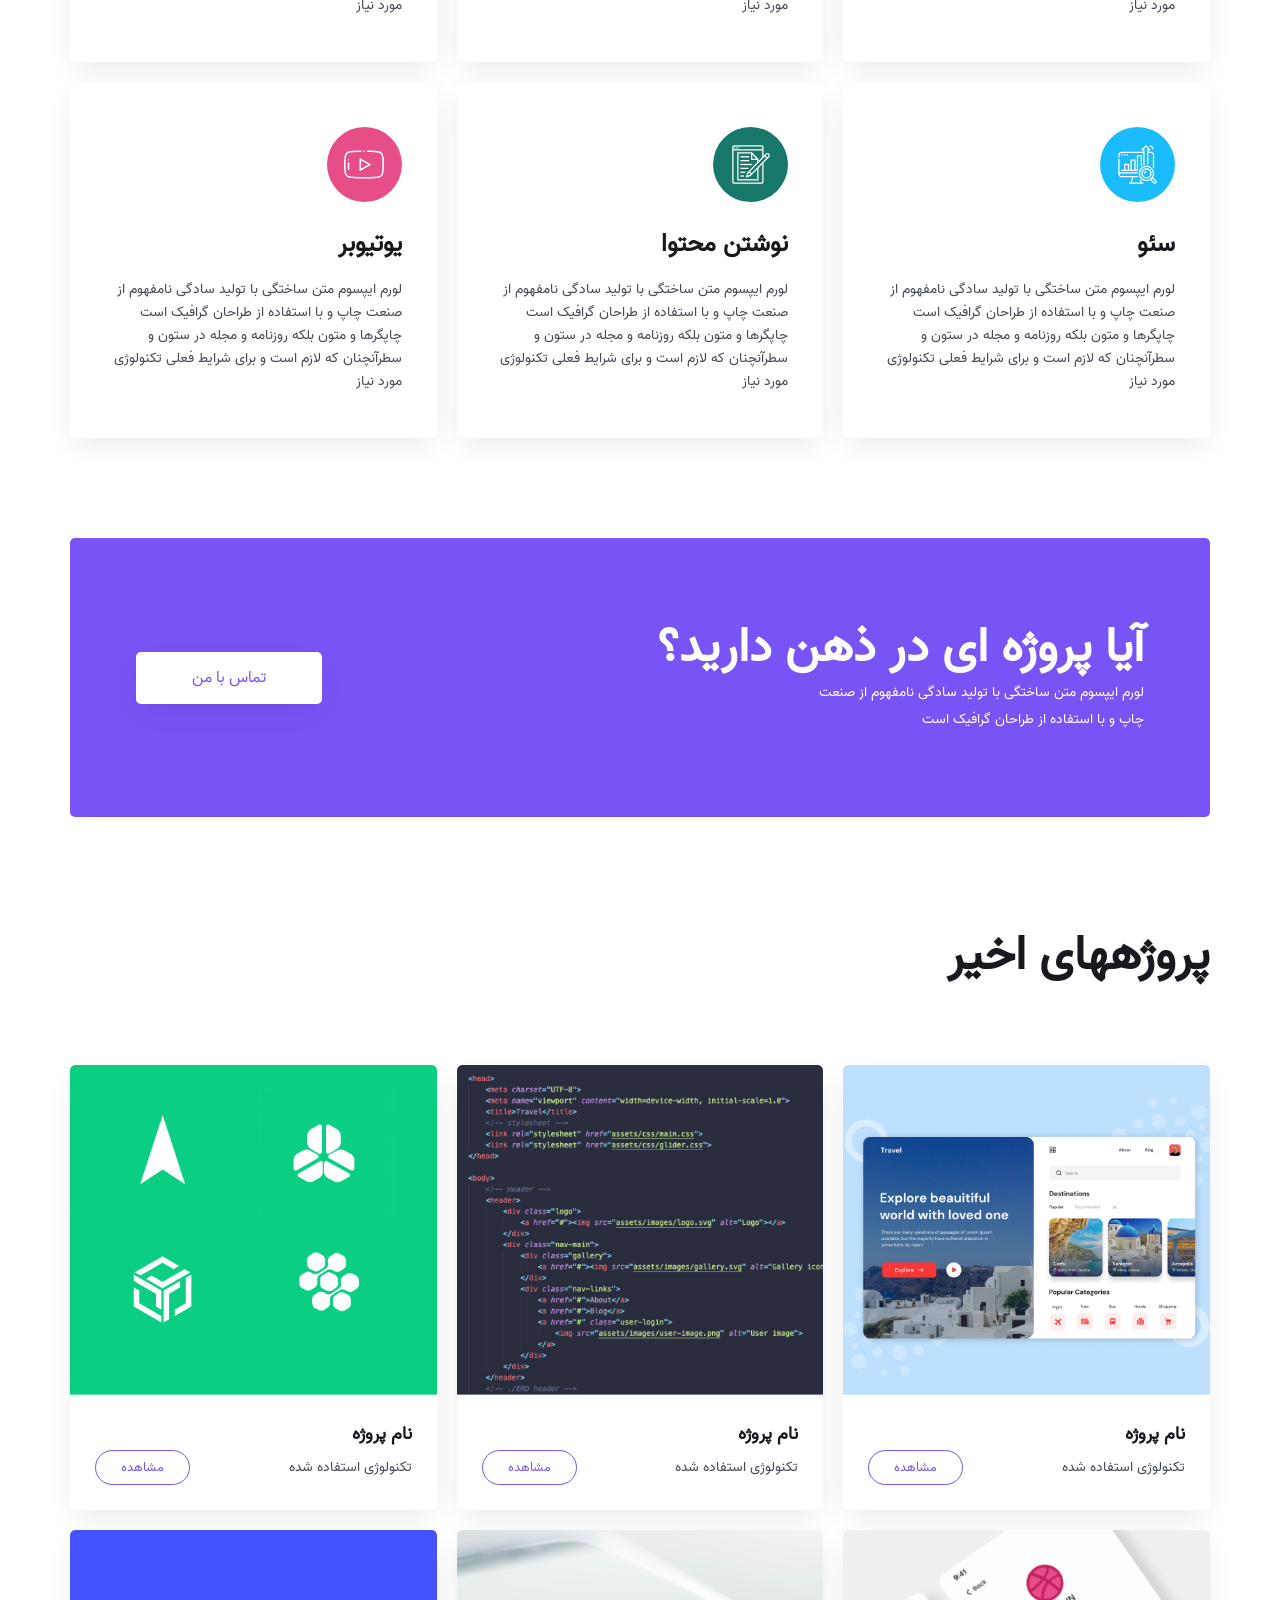
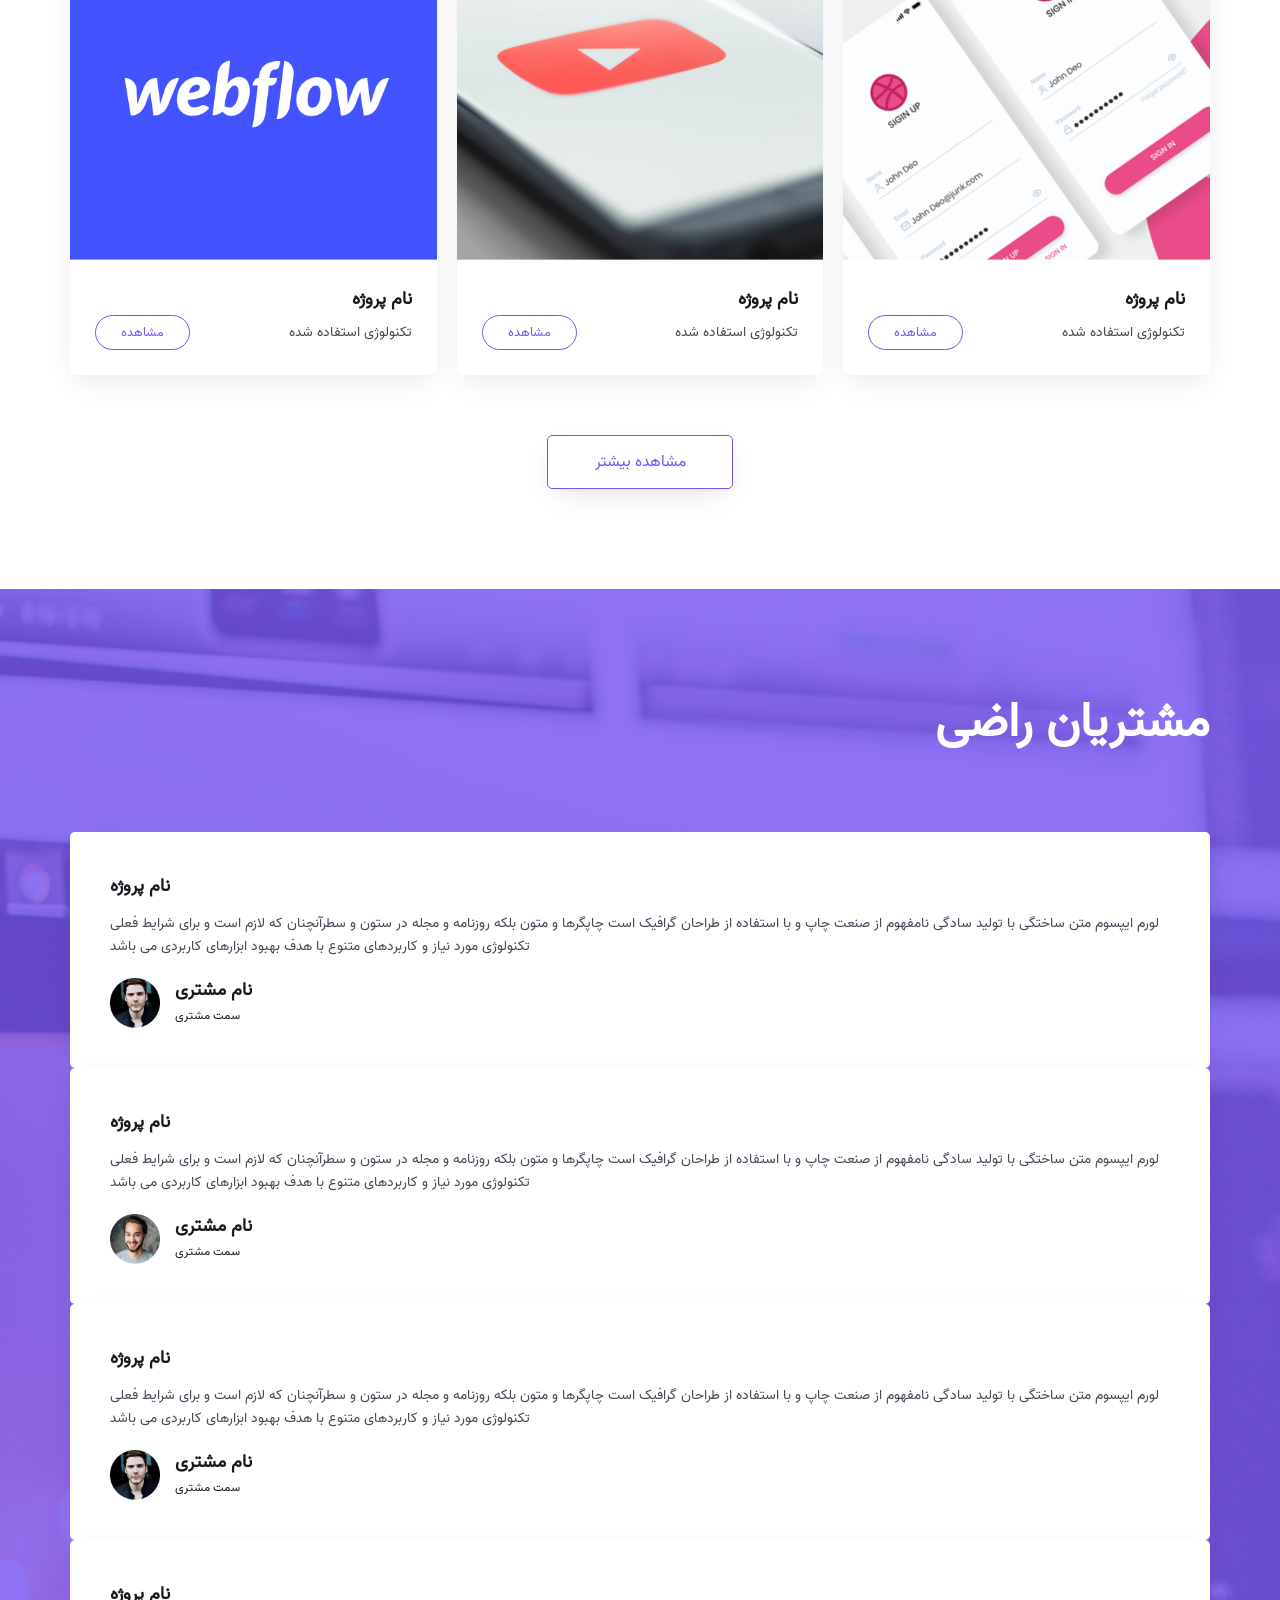
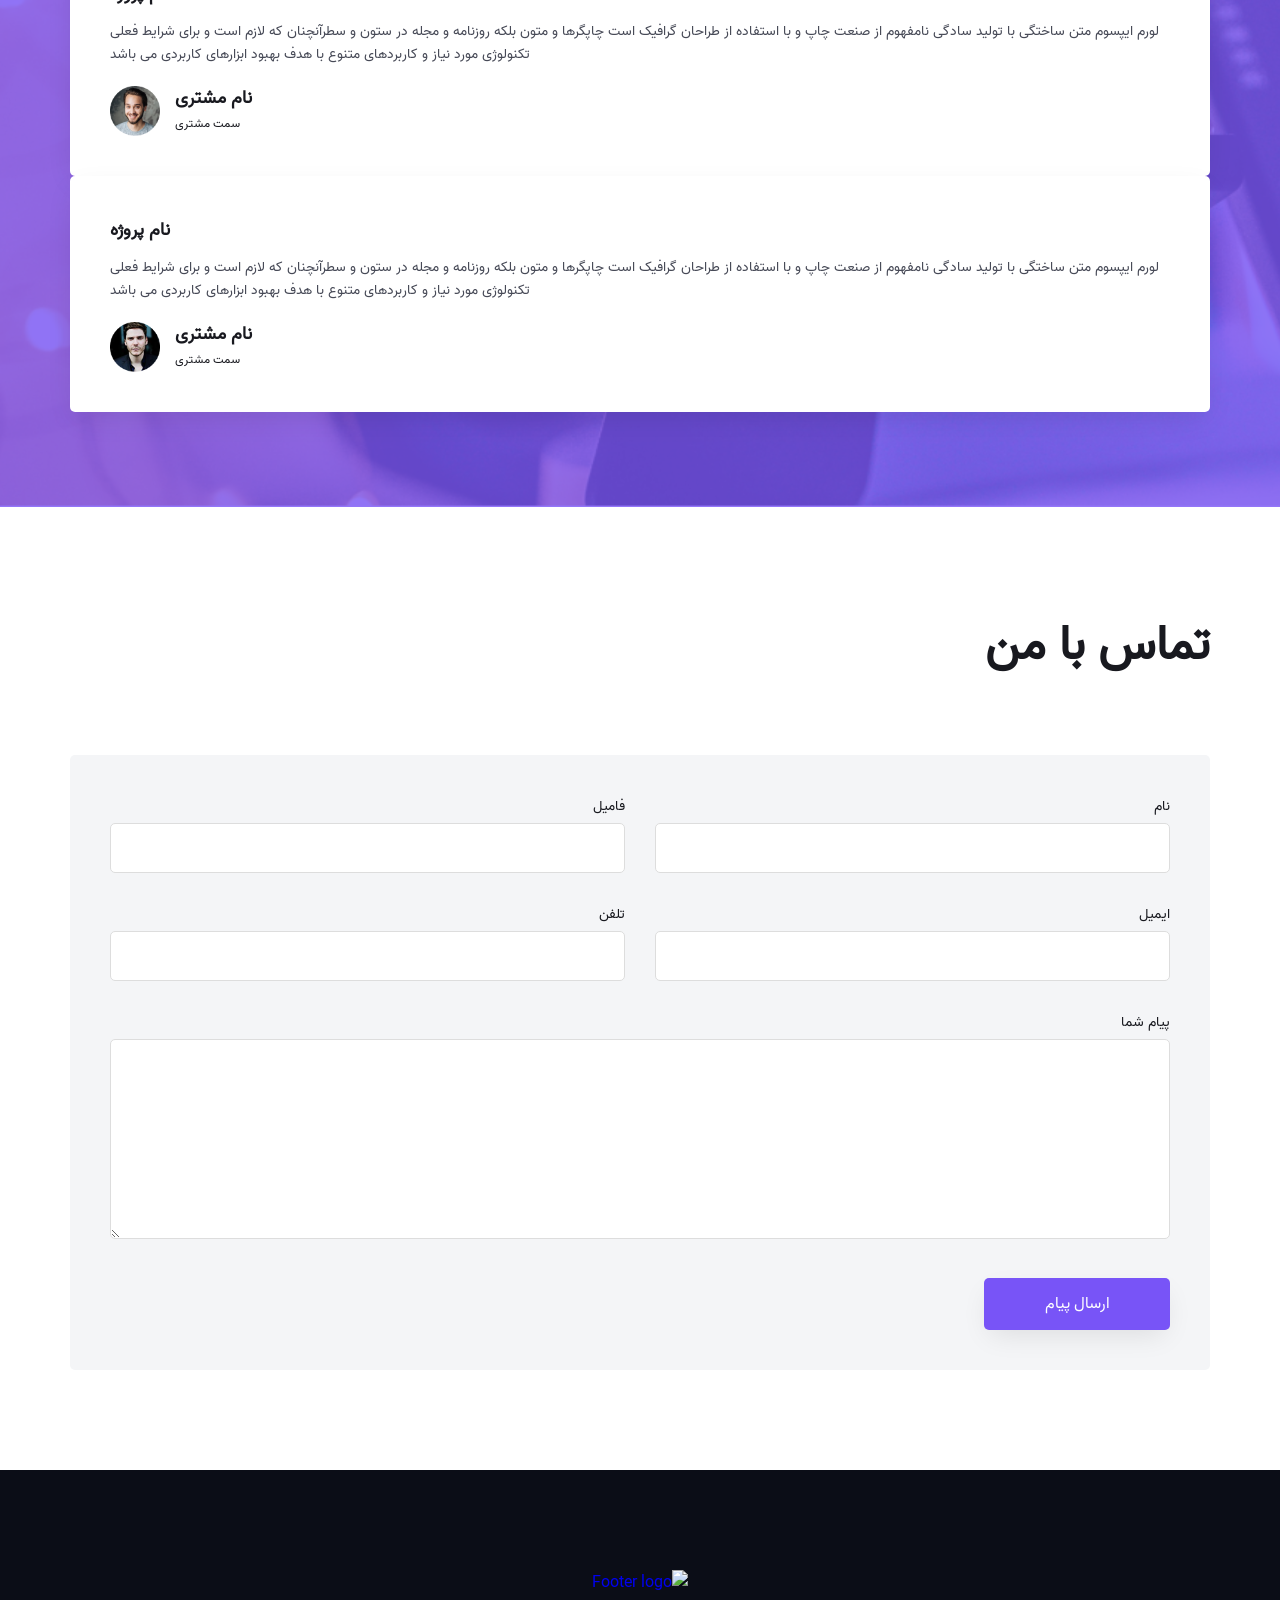
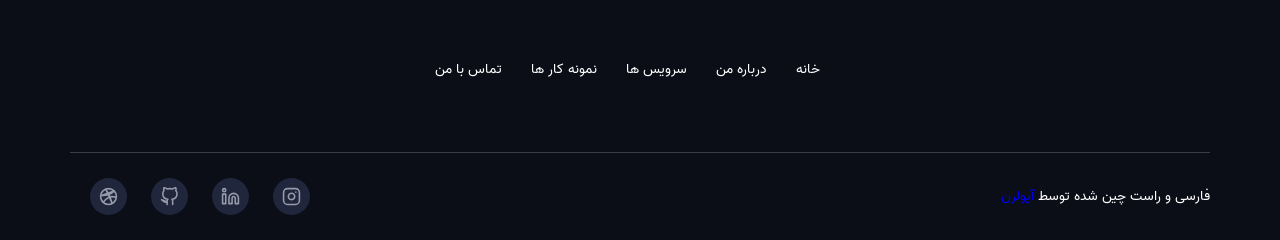
==== commit 9da37f5f: "add" ====
--- a/rezome.semnani/1/qalbe1/index.html
+++ b/rezome.semnani/1/qalbe1/index.html
@@ -4,7 +4,7 @@
 <head>
     <meta charset="UTF-8">
     <meta name="viewport" content="width=device-width, initial-scale=1.0">
-    <title>وب سایت شخصی و نمونه کار - آیولرن </title>
+    <title>وب سایت شخصی و نمونه کار -f.s </title>
     <link rel="icon" type="image/png" href="assets/images/favicon.png" sizes="16x16">
     <link rel="stylesheet" href="assets/css/main.css">
     <link rel="stylesheet" href="assets/css/owl.carousel.css">
@@ -22,7 +22,7 @@
                         <!-- <img src="assets/images/logo.png" alt="logo" class="logo-main">
                         <img src="assets/images/logo-white.png" alt="logo" class="logo-dark"> -->
 
-                        آیولرن
+                        فاطمه سمنانی
 
                     </a>
                 </div>
@@ -66,8 +66,8 @@
                     <div class="col-left">
                         <span class="sub-heading">سلام 
                         </span>
-                        <h1 class="heading">آیو
-                            <span>لرن</span>
+                        <h1 class="heading">
+                            سلام به سایت شخصی من f.sخوش امدید!
                         </h1>
                         <h4 class="heading2">فول استک 
                         </h4>
@@ -95,8 +95,8 @@
                         </div>
                     </div>
                     <div class="col-right">
-                        <img class="image-main" src="assets/images/thumbnail-1.png" alt="user image">
-                        <img class="image-darkmode" src="assets/images/thumbnail-2.png" alt="user image">
+                        <img class="image-main" src="./assets/images/InShot_20240716_141238653.png" alt="user image">
+                        <img class="image-darkmode" src="assets/images/IMG_20240216_122855_149.jpg" alt="user image">
                     </div>
                 </div>
             </div>
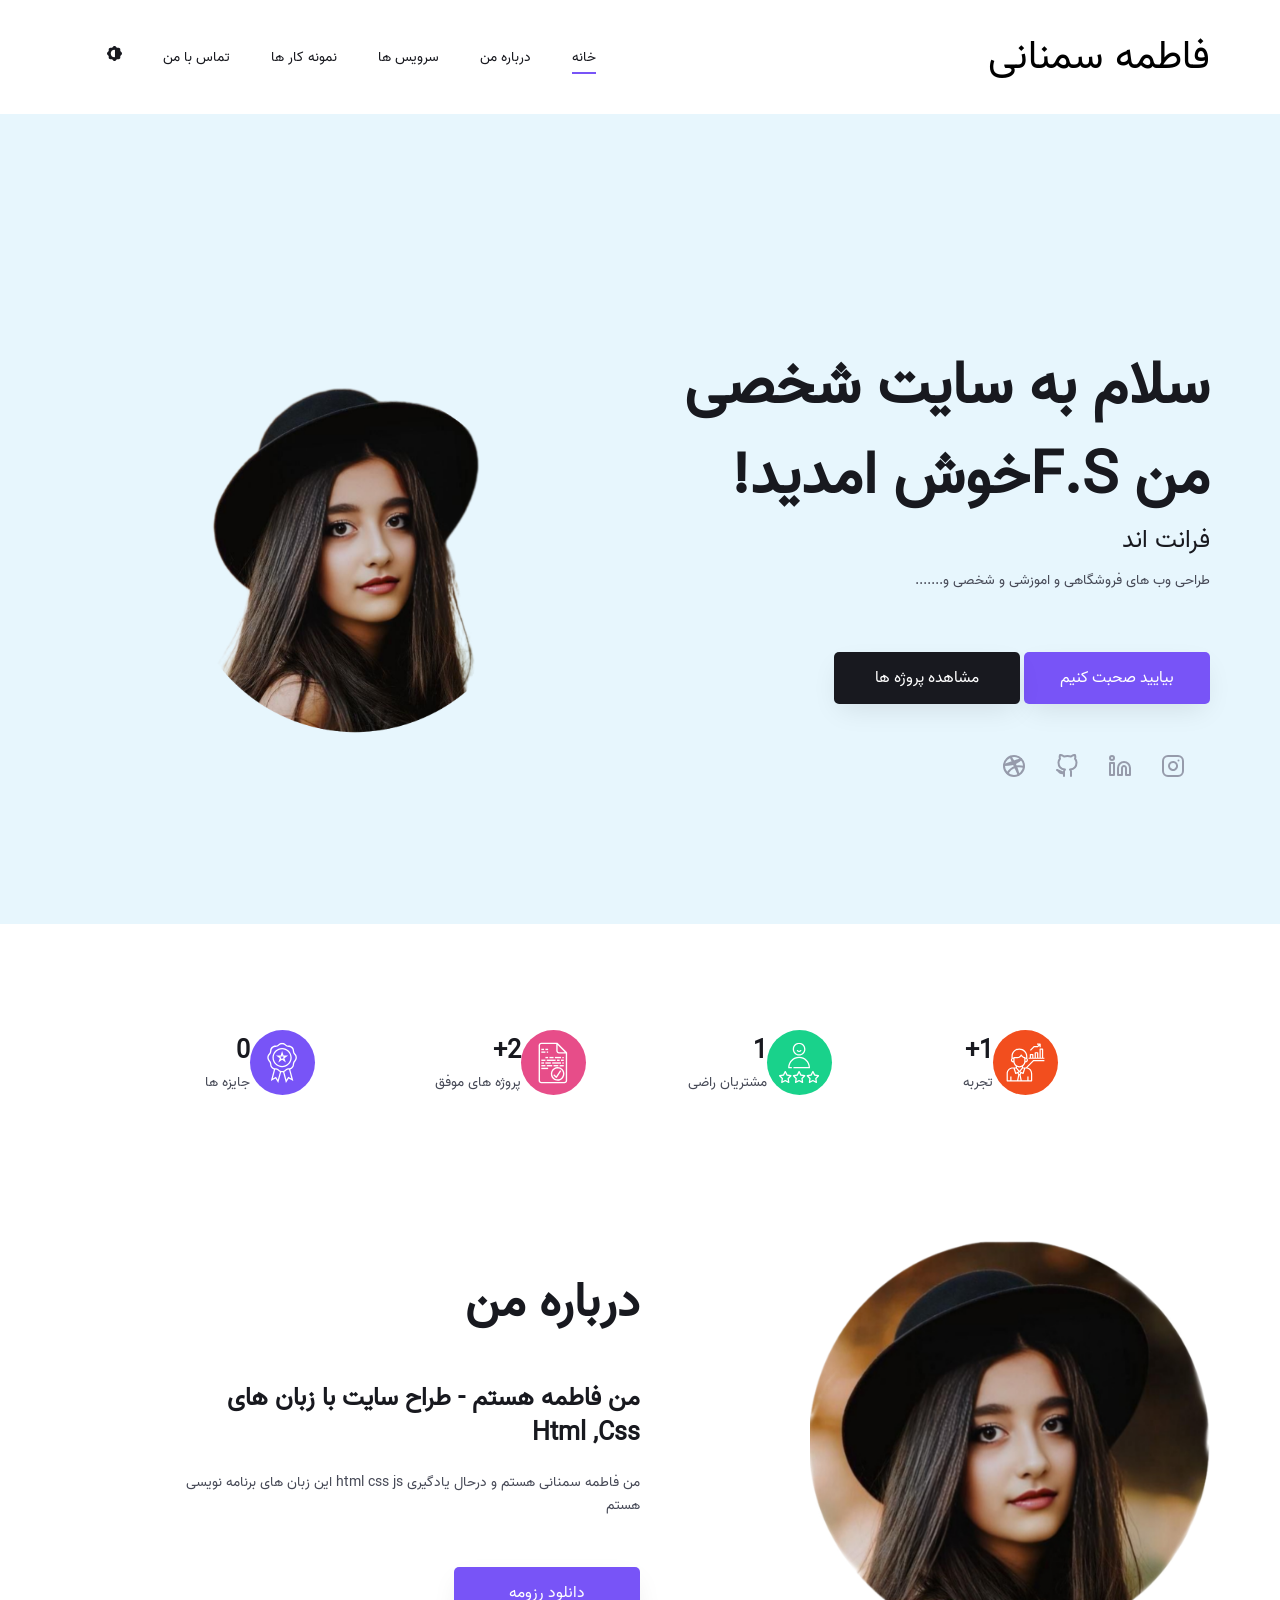
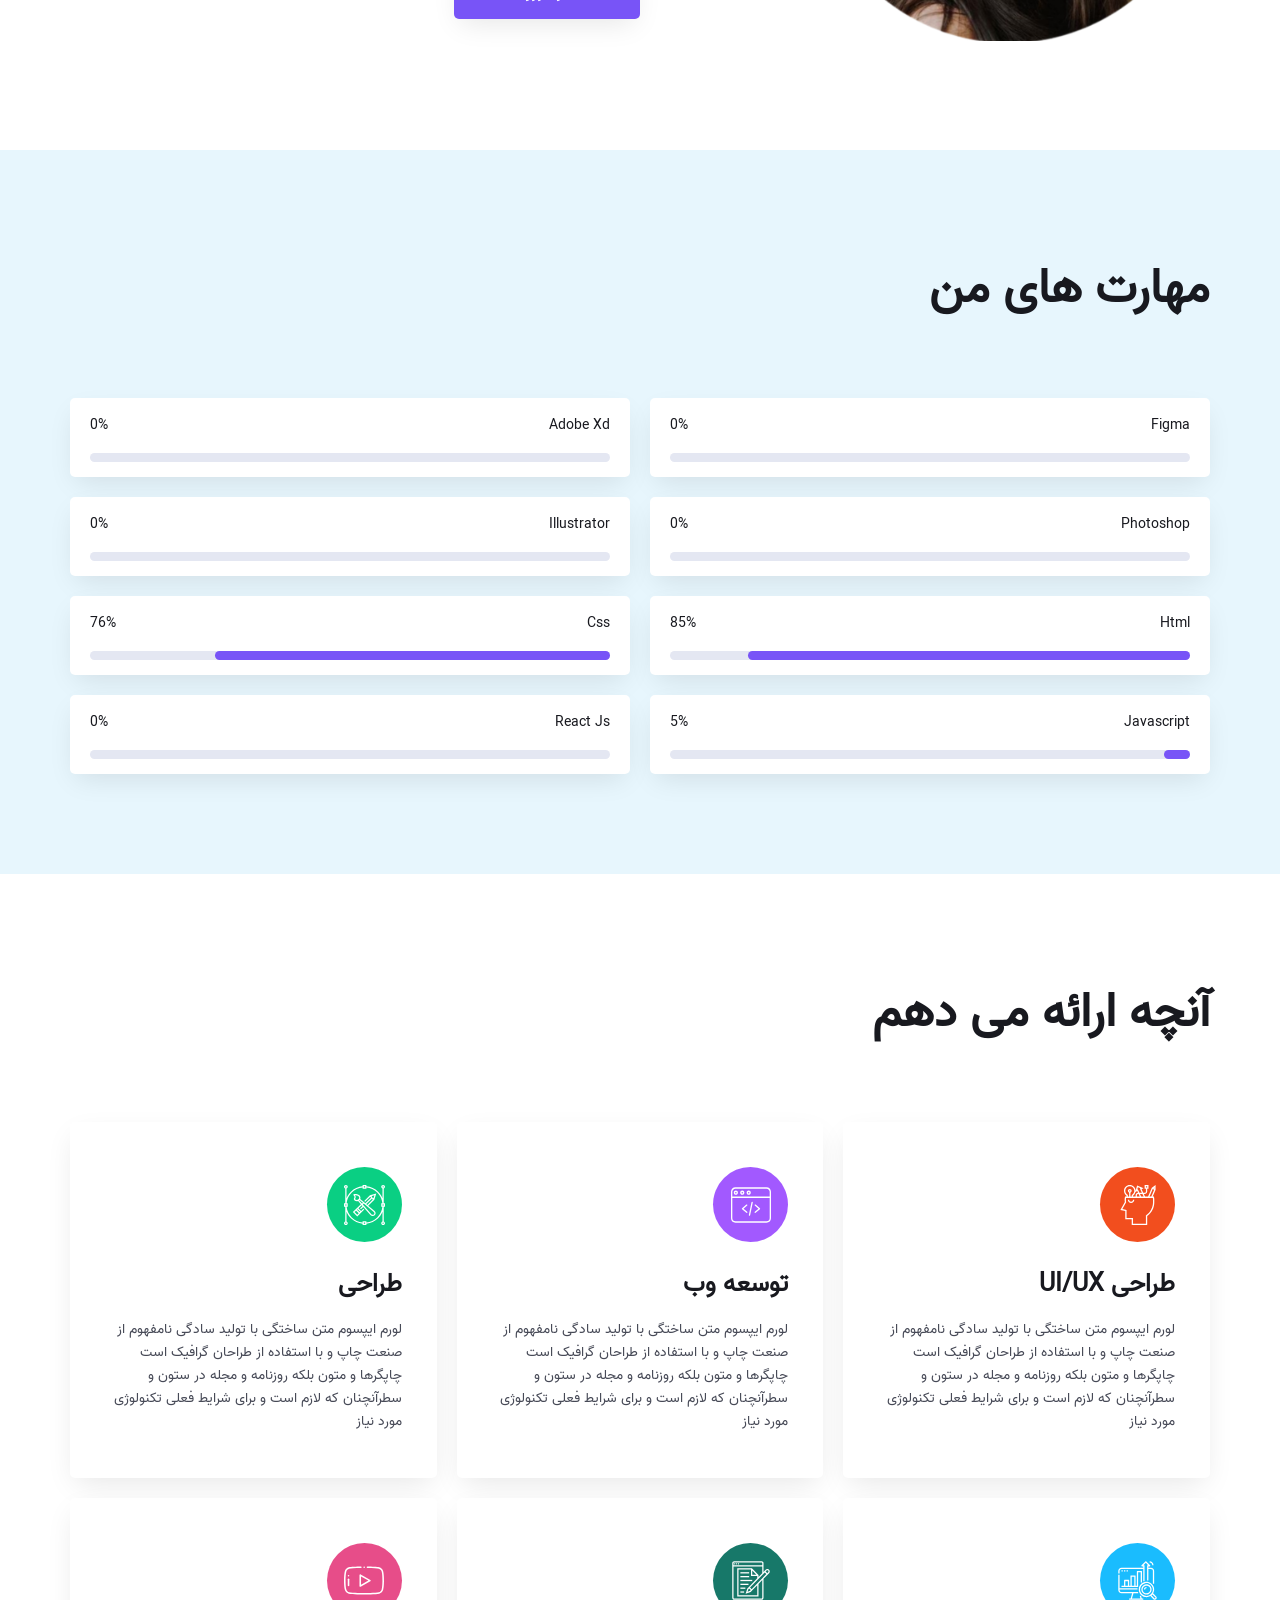
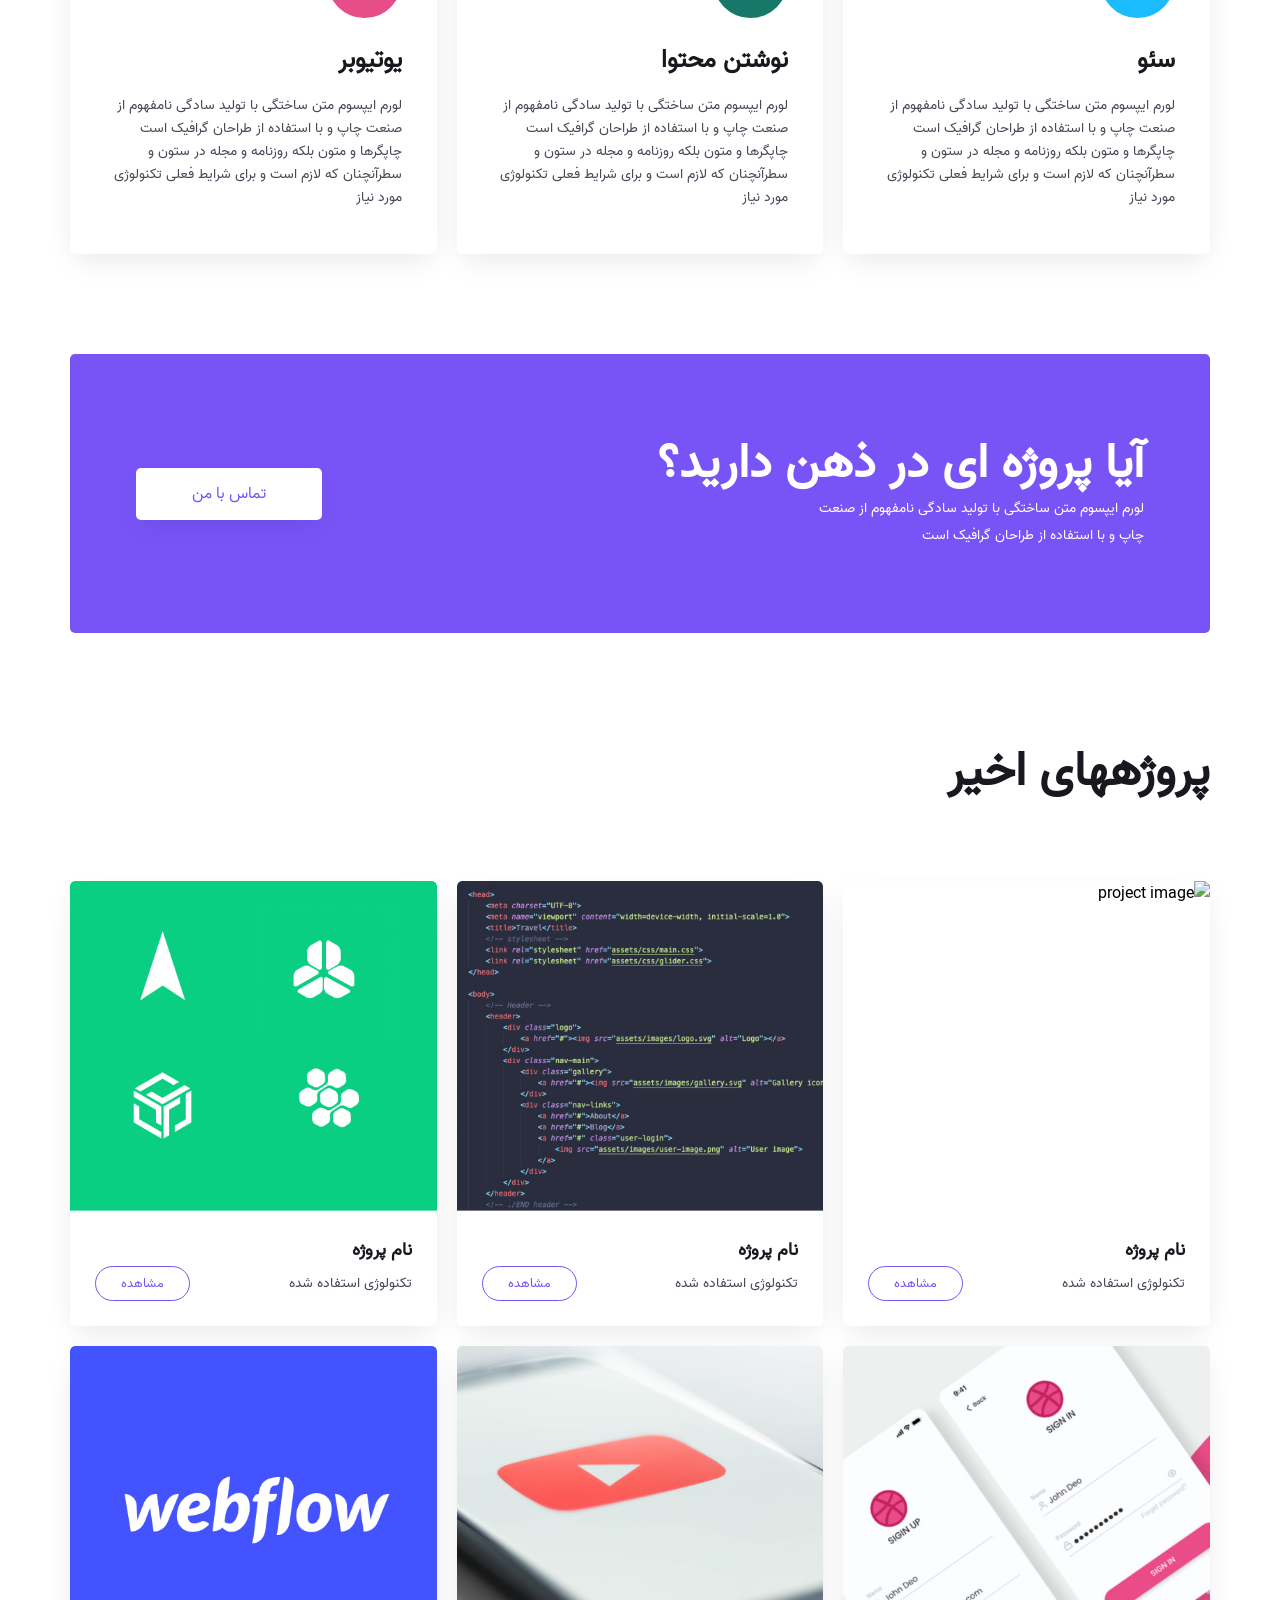
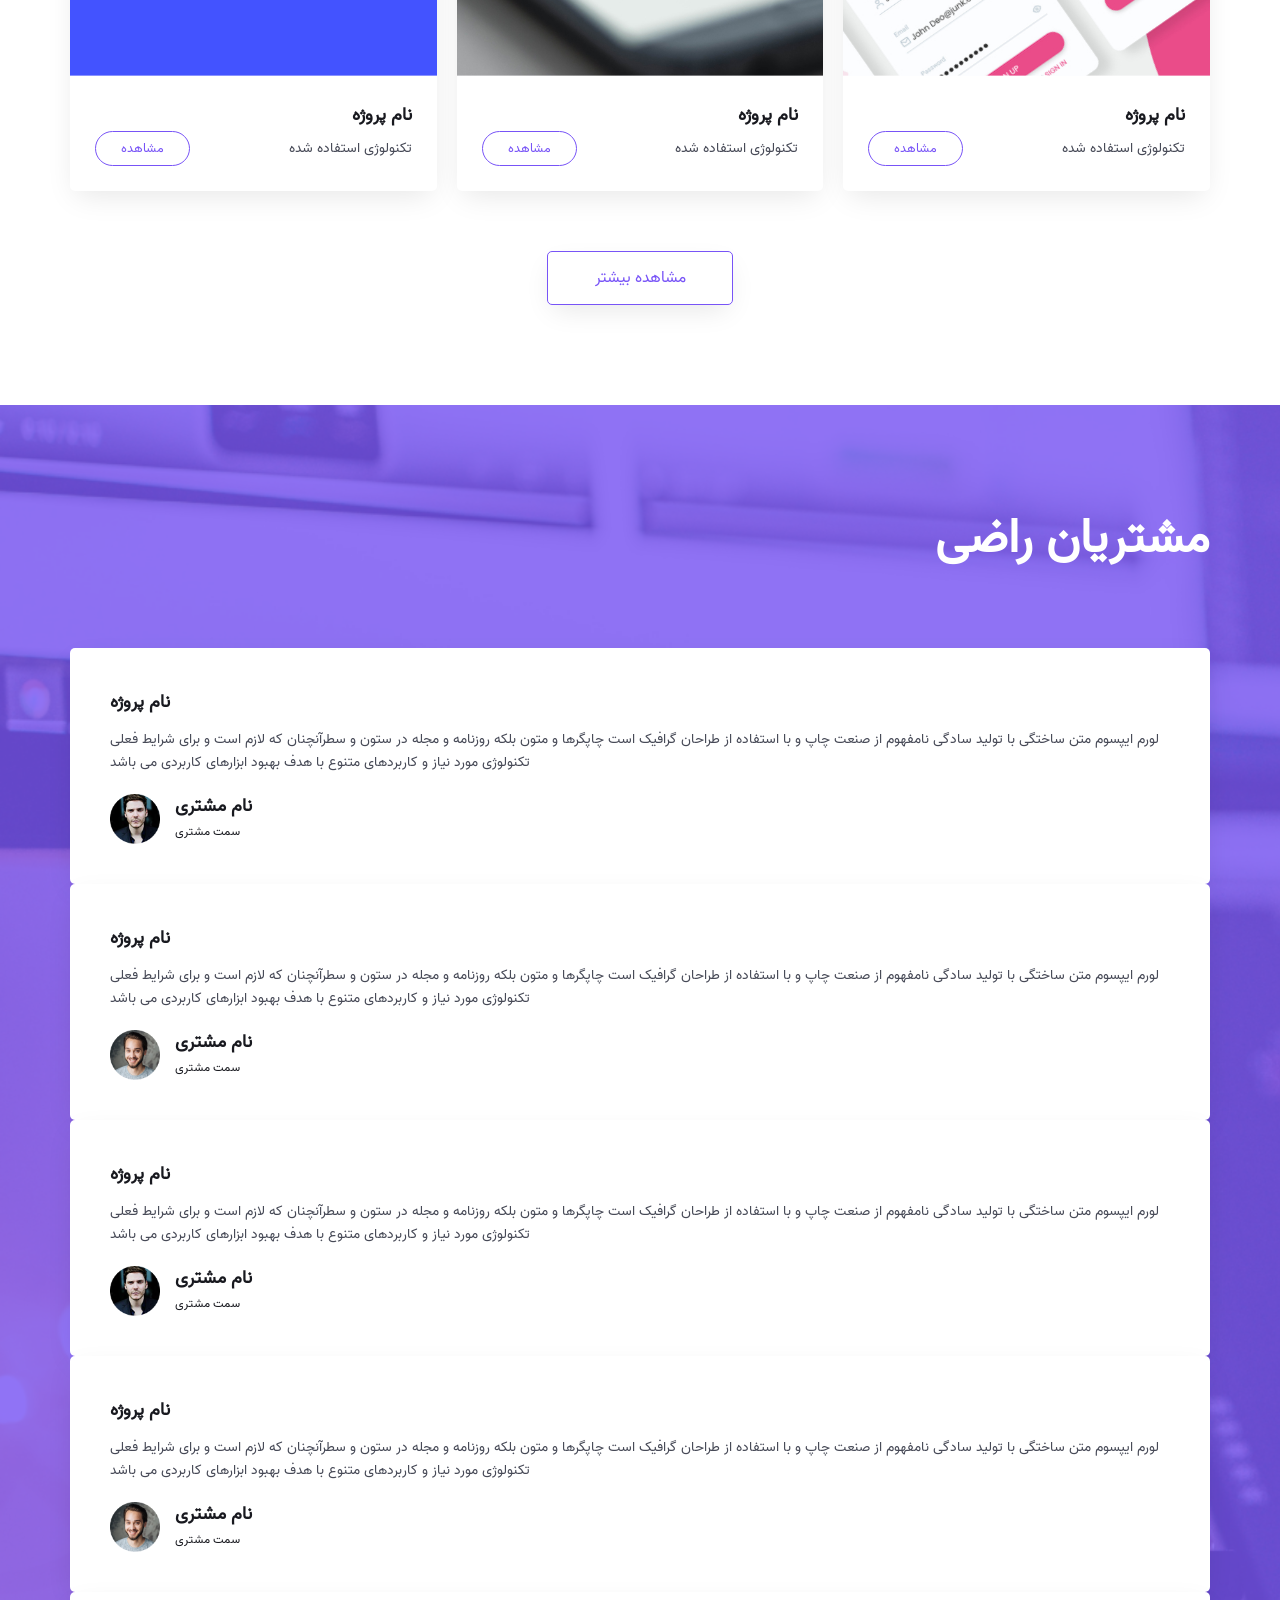
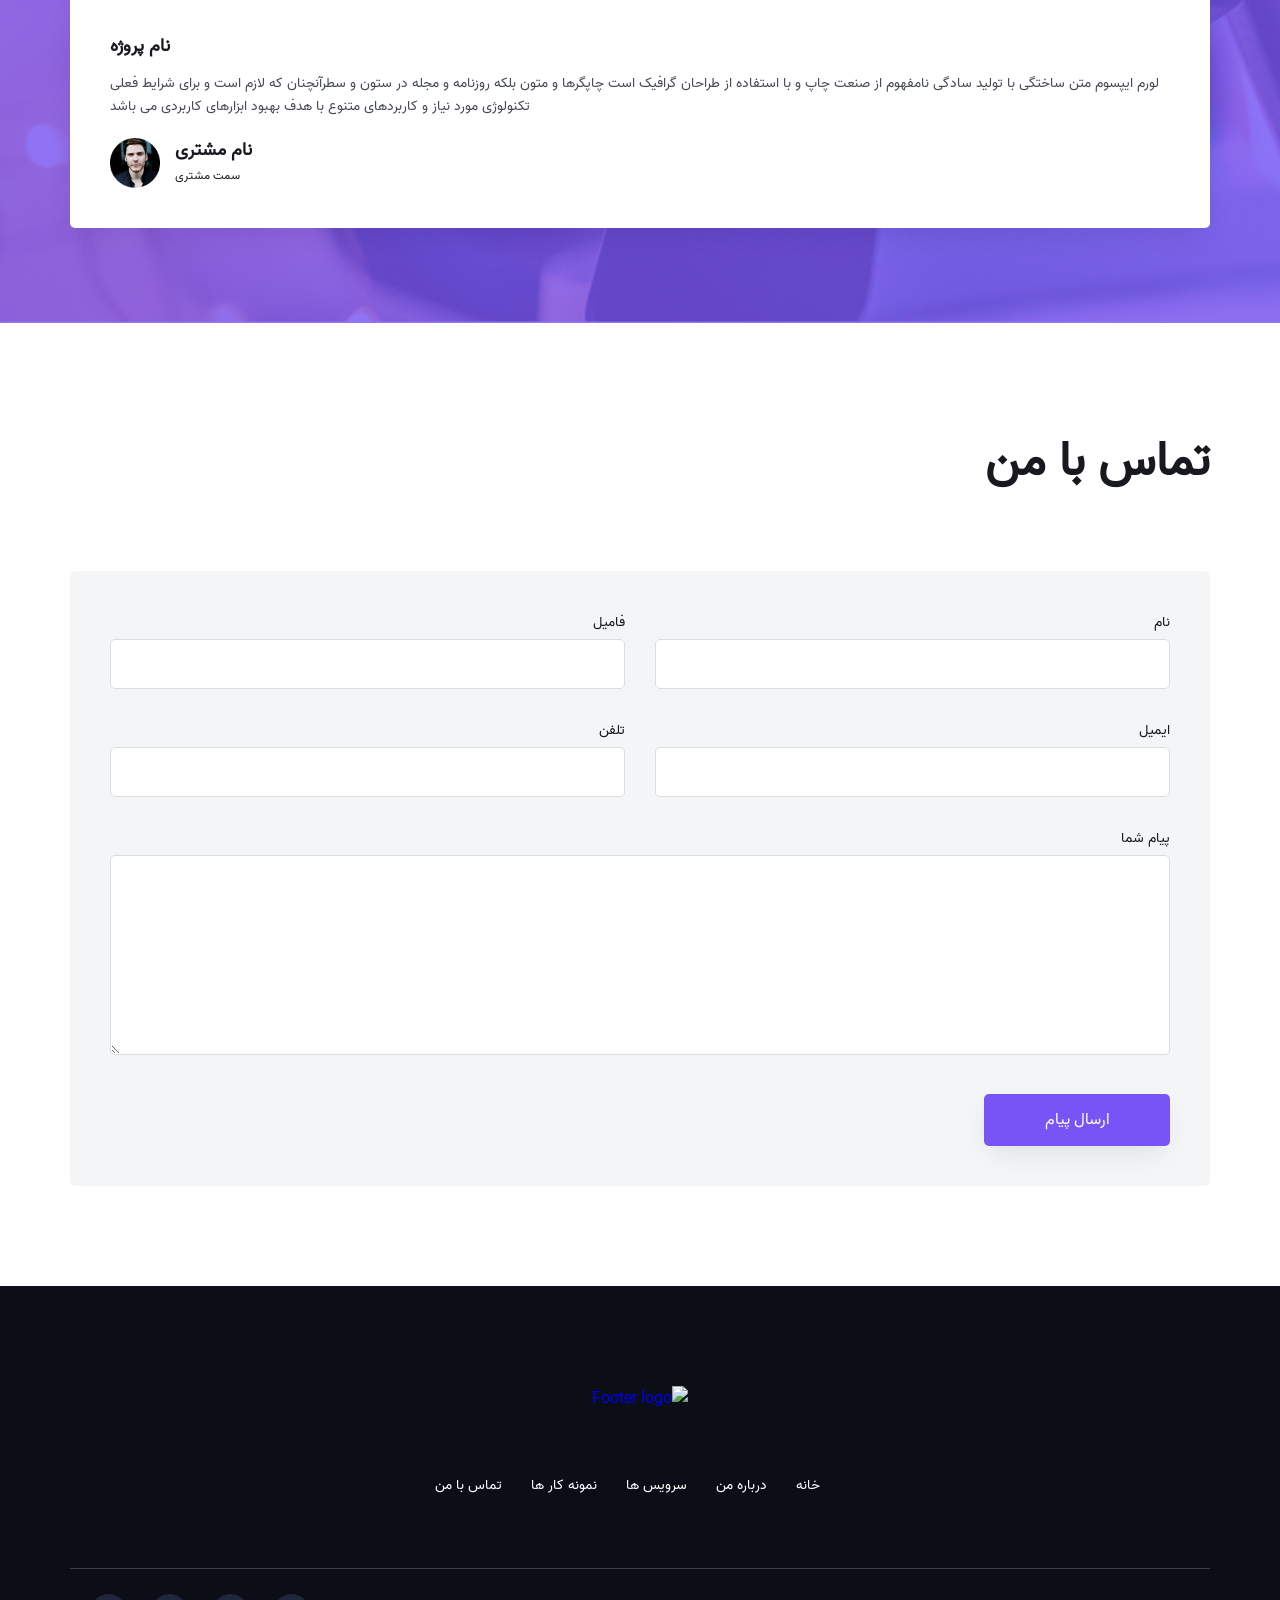
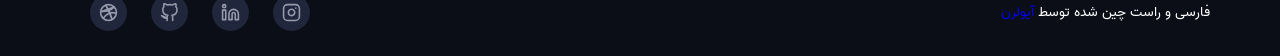
==== commit 25fcf0dc: "سیو" ====
--- a/rezome.semnani/1/qalbe1/index.html
+++ b/rezome.semnani/1/qalbe1/index.html
@@ -64,15 +64,15 @@
             <div class="container">
                 <div class="hero-inner d-flex">
                     <div class="col-left">
-                        <span class="sub-heading">سلام 
+                        <span class="sub-heading">
                         </span>
                         <h1 class="heading">
                             سلام به سایت شخصی من f.sخوش امدید!
                         </h1>
-                        <h4 class="heading2">فول استک 
+                        <h4 class="heading2">فرانت اند
                         </h4>
                         <p class="paragraph">
-                            لورم ایپسوم متن ساختگی با تولید سادگی نامفهوم از صنعت چاپ و با استفاده از طراحان گرافیک است چاپگرها و متون بلکه روزنامه و مجله در ستون و سطرآنچنان که لازم است </p>
+                            طراحی وب های فروشگاهی و اموزشی و شخصی و.......</p>
                         <div class="btn-blk">
                             <a href="#contact" class="btn btn-blue">بیایید صحبت کنیم</a>
                             <a href="#portfolio" class="btn btn-black">مشاهده پروژه ها</a>
@@ -111,7 +111,7 @@
                             <img src="assets/images/experience.svg" alt="experience">
                         </div>
                         <div>
-                            <h3>5+</h3>
+                            <h3>1+</h3>
                             <p>تجربه</p>
                         </div>
                     </div>
@@ -120,7 +120,7 @@
                             <img src="assets/images/happy-clients.svg" alt="happy clients ">
                         </div>
                         <div>
-                            <h3>73</h3>
+                            <h3>1</h3>
                             <p>مشتریان راضی</p>
                         </div>
                     </div>
@@ -129,7 +129,7 @@
                             <img src="assets/images/projects-completed.svg" alt="happy clients ">
                         </div>
                         <div>
-                            <h3>120+</h3>
+                            <h3>2+</h3>
                             <p>پروژه های موفق</p>
                         </div>
                     </div>
@@ -138,7 +138,7 @@
                             <img src="assets/images/awards-won.svg" alt="awards ">
                         </div>
                         <div>
-                            <h3>10+</h3>
+                            <h3>0</h3>
                             <p>جایزه ها</p>
                         </div>
                     </div>
@@ -150,12 +150,12 @@
             <div class="container">
                 <div class="about-inner d-flex">
                     <div class="about-col-left">
-                        <img src="assets/images/about-img.jpg" alt="about">
+                        <img style="width: 400px; height: 400px;" src="assets/images/InShot_20240716_143854097.png" alt="about">
                     </div>
                     <div class="about-col-right">
                         <h2 class="about-heading">درباره من</h2>
-                        <h3 class="about2">من آیولرن هستم - مرجع قالب و اسکریپت فارسی</h3>
-                        <p class="about3">لورم ایپسوم متن ساختگی با تولید سادگی نامفهوم از صنعت چاپ و با استفاده از طراحان گرافیک است چاپگرها و متون بلکه روزنامه و مجله در ستون و سطرآنچنان که لازم است و برای شرایط فعلی تکنولوژی مورد نیاز و کاربردهای متنوع با هدف بهبود ابزارهای کاربردی می باشد </p>
+                        <h3 class="about2">من فاطمه هستم - طراح سایت با زبان های html ,css</h3>
+                        <p class="about3">من فاطمه سمنانی هستم و درحال یادگیری html css js این زبان های برنامه نویسی هستم </p>
                         <div class="about-btn-blk">
                             <a href="#" class="btn btn-blue about-btn">دانلود رزومه</a>
                         </div>
@@ -173,10 +173,10 @@
                     <div class="progressbar-item">
                         <div class="progressbar-content d-flex">
                             <h3>Figma</h3>
-                            <h4>95%</h4>
-                        </div>
-                        <div class="progessbar-bg">
-                            <div class="progressbar-size" style="width:95%">
+                            <h4>0%</h4>
+                        </div>
+                        <div class="progessbar-bg">
+                            <div class="progressbar-size" style="width:0%">
 
                             </div>
                         </div>
@@ -185,6 +185,42 @@
                     <div class="progressbar-item">
                         <div class="progressbar-content d-flex">
                             <h3>Adobe xd</h3>
+                            <h4>0%</h4>
+                        </div>
+                        <div class="progessbar-bg">
+                            <div class="progressbar-size" style="width:0%">
+
+                            </div>
+                        </div>
+                    </div>
+                    <!-- item -->
+                    <div class="progressbar-item">
+                        <div class="progressbar-content d-flex">
+                            <h3>Photoshop</h3>
+                            <h4>0%</h4>
+                        </div>
+                        <div class="progessbar-bg">
+                            <div class="progressbar-size" style="width:0%">
+
+                            </div>
+                        </div>
+                    </div>
+                    <!-- item -->
+                    <div class="progressbar-item">
+                        <div class="progressbar-content d-flex">
+                            <h3>illustrator</h3>
+                            <h4>0%</h4>
+                        </div>
+                        <div class="progessbar-bg">
+                            <div class="progressbar-size" style="width:0%">
+
+                            </div>
+                        </div>
+                    </div>
+                    <!-- item -->
+                    <div class="progressbar-item">
+                        <div class="progressbar-content d-flex">
+                            <h3>Html</h3>
                             <h4>85%</h4>
                         </div>
                         <div class="progessbar-bg">
@@ -196,47 +232,11 @@
                     <!-- item -->
                     <div class="progressbar-item">
                         <div class="progressbar-content d-flex">
-                            <h3>Photoshop</h3>
-                            <h4>90%</h4>
-                        </div>
-                        <div class="progessbar-bg">
-                            <div class="progressbar-size" style="width:90%">
-
-                            </div>
-                        </div>
-                    </div>
-                    <!-- item -->
-                    <div class="progressbar-item">
-                        <div class="progressbar-content d-flex">
-                            <h3>illustrator</h3>
-                            <h4>80%</h4>
-                        </div>
-                        <div class="progessbar-bg">
-                            <div class="progressbar-size" style="width:80%">
-
-                            </div>
-                        </div>
-                    </div>
-                    <!-- item -->
-                    <div class="progressbar-item">
-                        <div class="progressbar-content d-flex">
-                            <h3>Html</h3>
-                            <h4>96%</h4>
-                        </div>
-                        <div class="progessbar-bg">
-                            <div class="progressbar-size" style="width:96%">
-
-                            </div>
-                        </div>
-                    </div>
-                    <!-- item -->
-                    <div class="progressbar-item">
-                        <div class="progressbar-content d-flex">
                             <h3>Css</h3>
-                            <h4>96%</h4>
-                        </div>
-                        <div class="progessbar-bg">
-                            <div class="progressbar-size" style="width:96%">
+                            <h4>76%</h4>
+                        </div>
+                        <div class="progessbar-bg">
+                            <div class="progressbar-size" style="width:76%">
 
                             </div>
                         </div>
@@ -245,10 +245,10 @@
                     <div class="progressbar-item">
                         <div class="progressbar-content d-flex">
                             <h3>Javascript</h3>
-                            <h4>75%</h4>
-                        </div>
-                        <div class="progessbar-bg">
-                            <div class="progressbar-size" style="width:75%">
+                            <h4>5%</h4>
+                        </div>
+                        <div class="progessbar-bg">
+                            <div class="progressbar-size" style="width:5%">
 
                             </div>
                         </div>
@@ -257,10 +257,10 @@
                     <div class="progressbar-item">
                         <div class="progressbar-content d-flex">
                             <h3>React Js</h3>
-                            <h4>70%</h4>
-                        </div>
-                        <div class="progessbar-bg">
-                            <div class="progressbar-size" style="width:70%">
+                            <h4>0%</h4>
+                        </div>
+                        <div class="progessbar-bg">
+                            <div class="progressbar-size" style="width:0%">
 
                             </div>
                         </div>
@@ -345,7 +345,7 @@
                     <!-- item -->
                     <div class="project-item">
                         <div class="project-image">
-                            <img src="assets/images/projects/1.jpg" alt="project image">
+                            <img src="./assets/images/" alt="project image">
                         </div>
                         <div class="project-content">
                             <h3>نام پروژه</h3>
